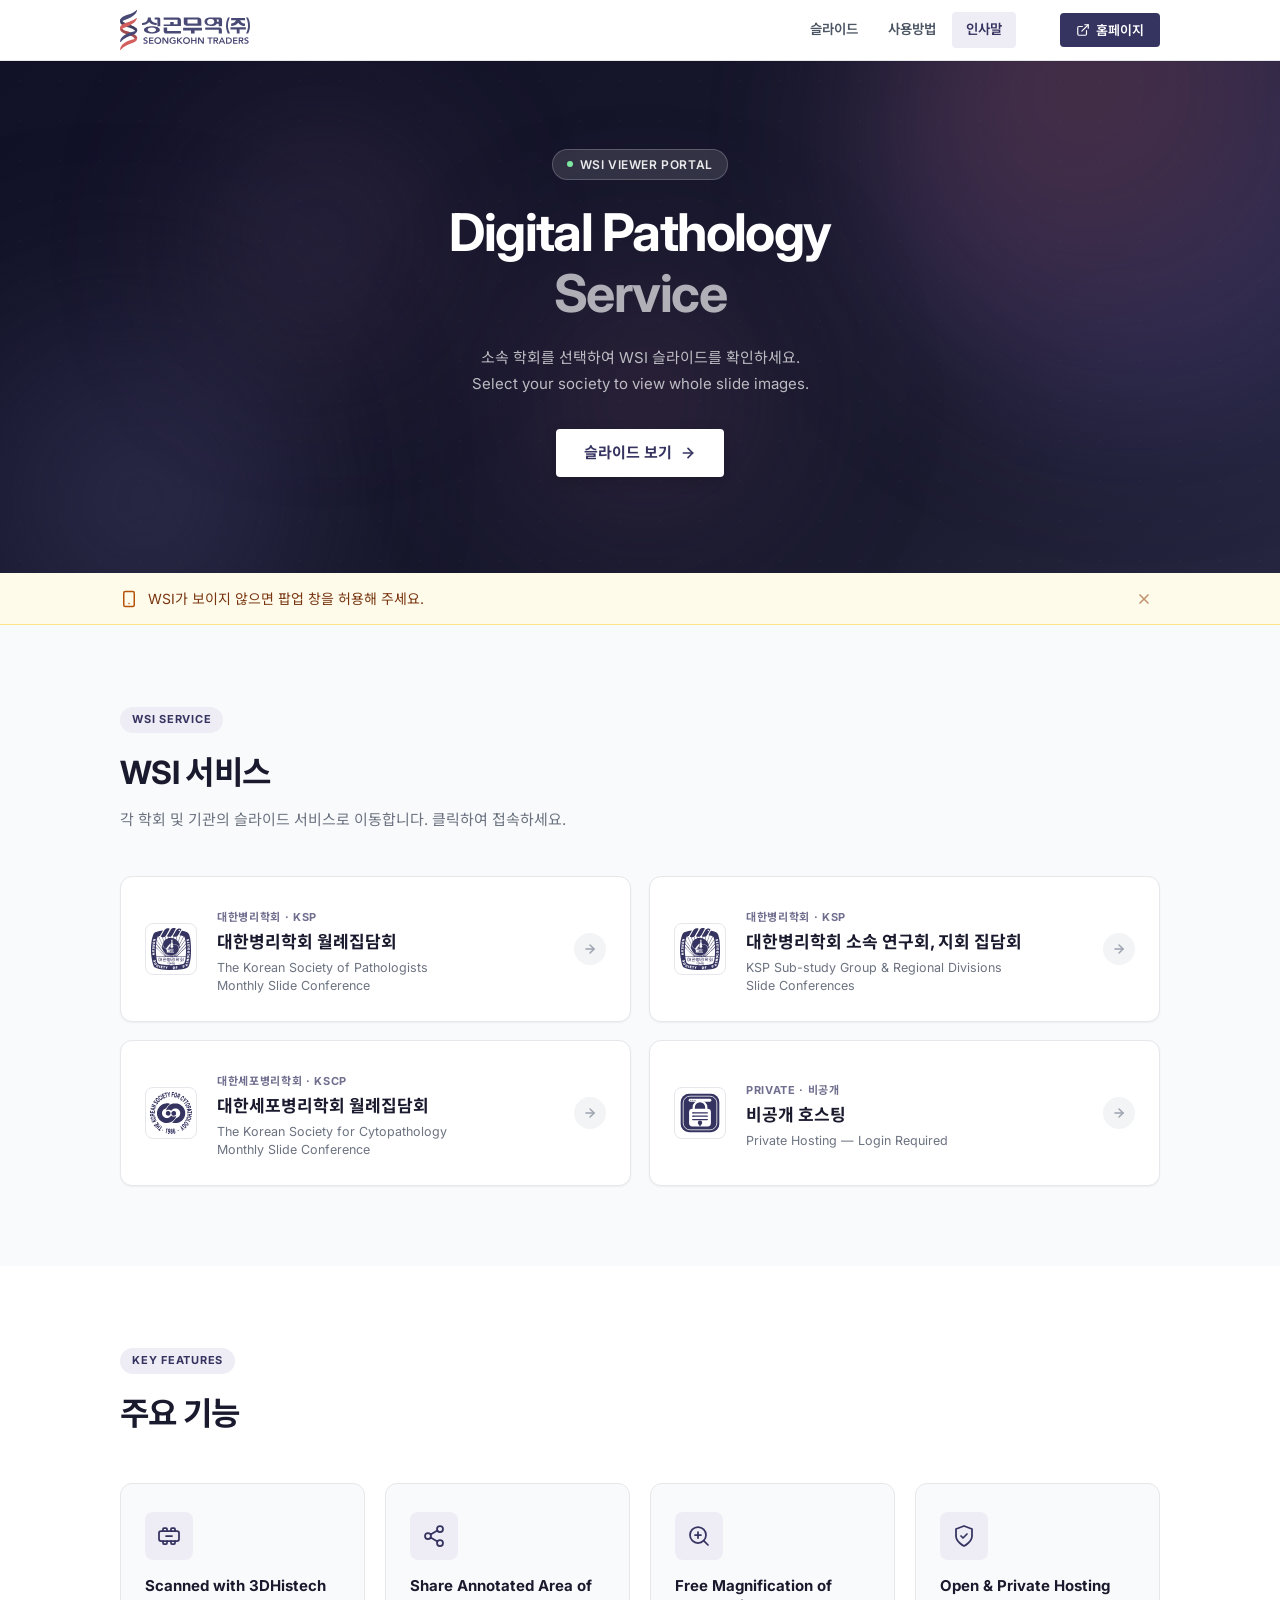
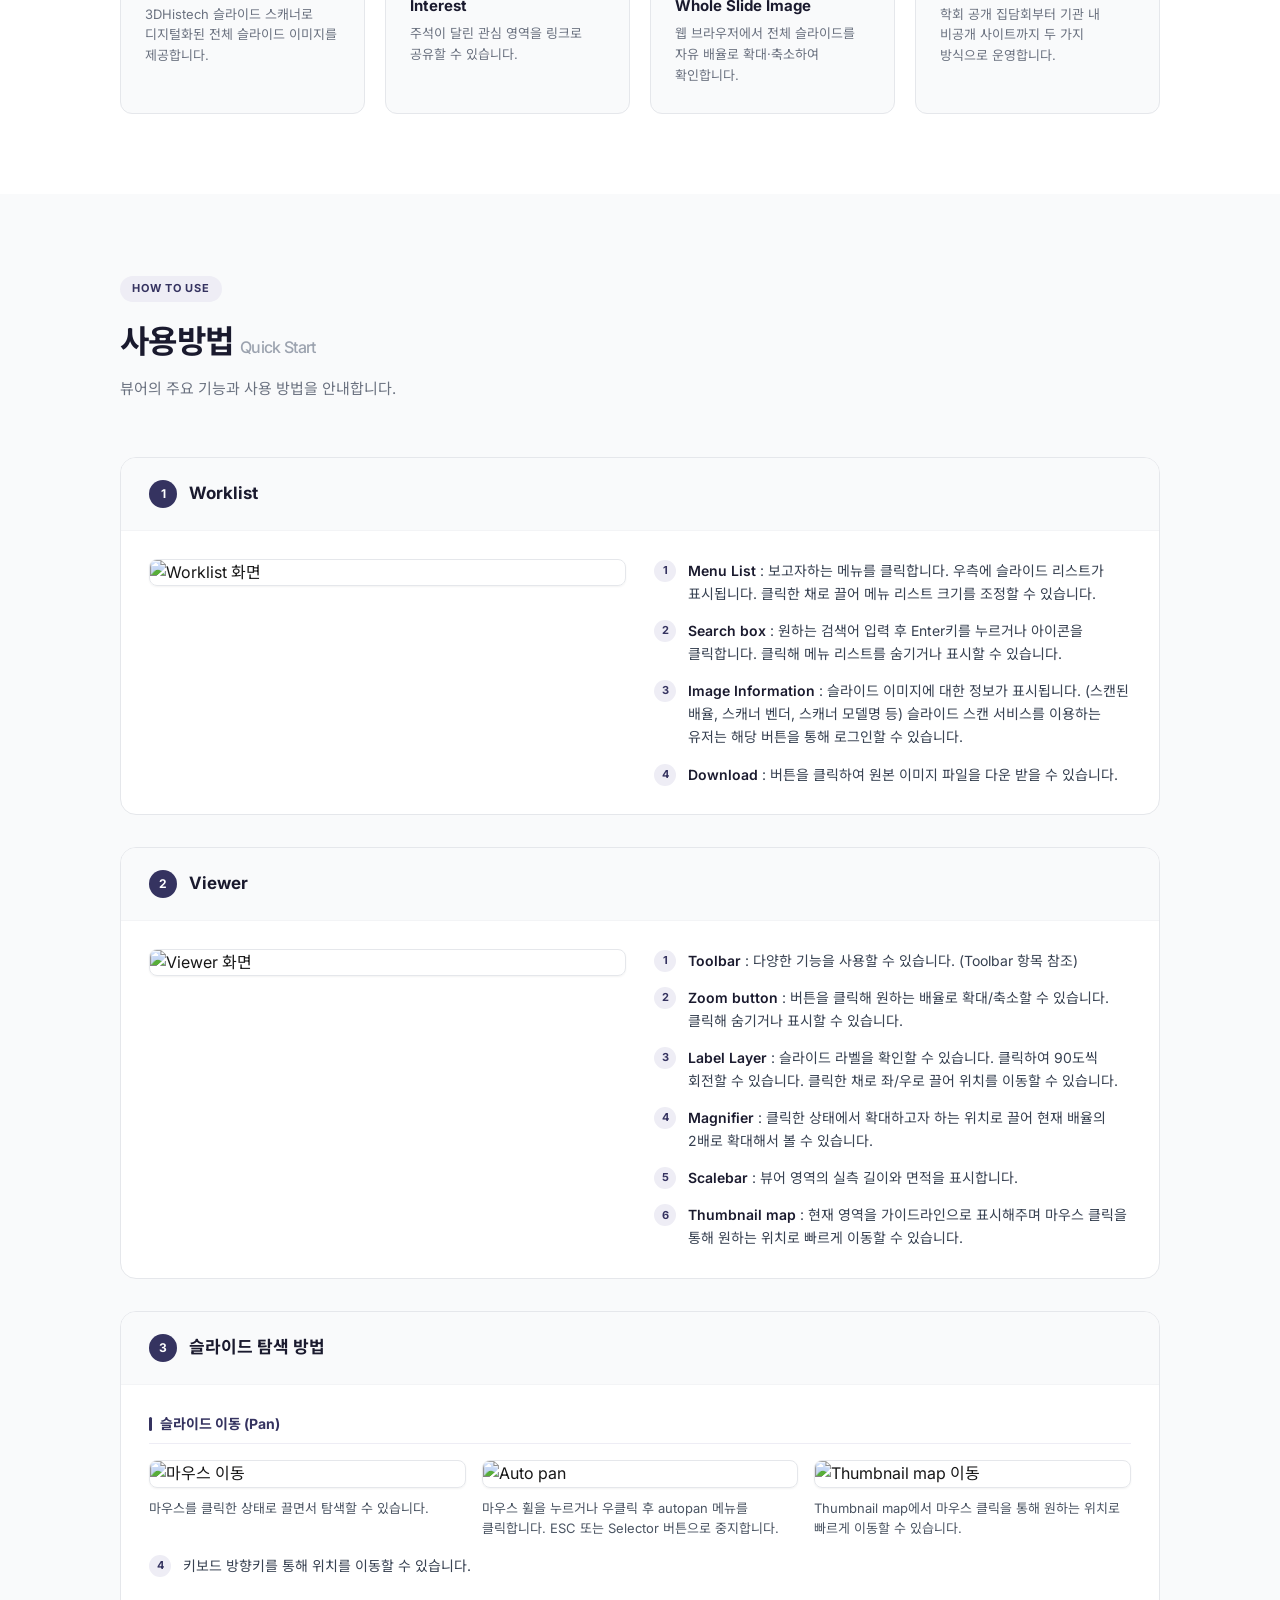
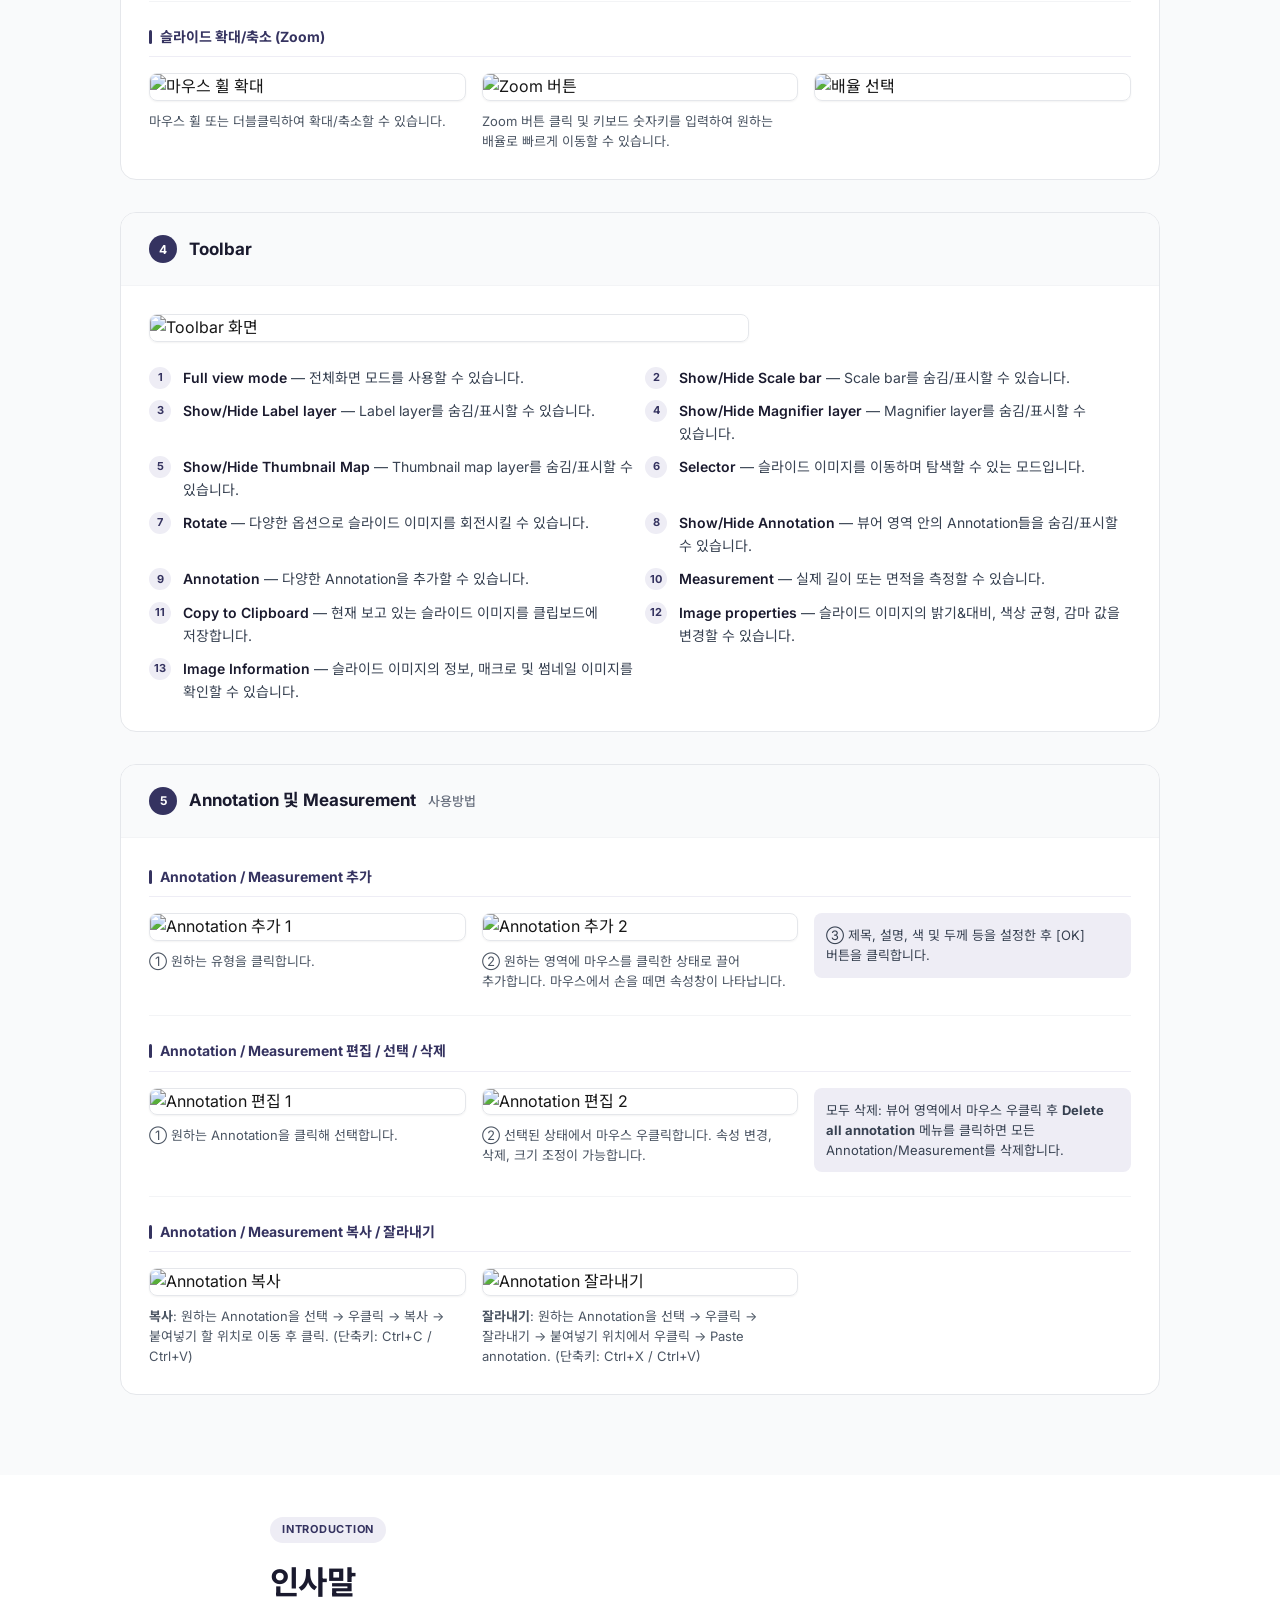
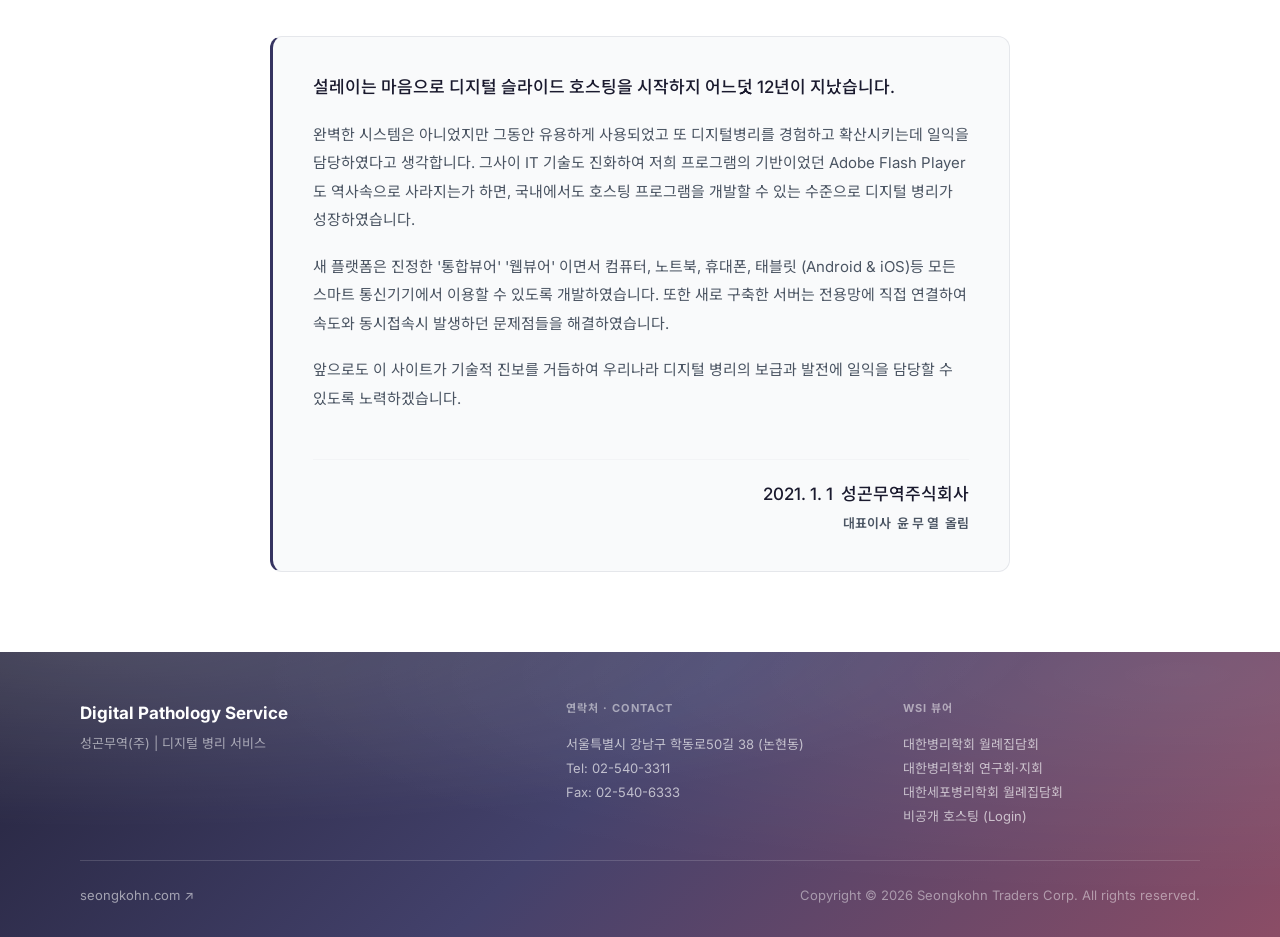
==== index.html @ 31ebe241 "icons" ====
<!DOCTYPE html>
<html lang="ko">
<head>
  <meta charset="UTF-8" />
  <meta name="viewport" content="width=device-width, initial-scale=1.0" />
  <title>성곤무역(주) | 디지털 병리 서비스</title>
  <link rel="icon" href="/favicon.ico" sizes="any" />
  <meta name="description" content="대한병리학회, 대한세포병리학회 및 기관의 디지털 병리 슬라이드 서비스. WSI viewer portal operated by Seongkohn Traders Corp." />

  <!-- Google Fonts: Inter + Noto Sans KR (matches seongkohn-site) -->
  <link rel="preconnect" href="https://fonts.googleapis.com" />
  <link rel="preconnect" href="https://fonts.gstatic.com" crossorigin />
  <link href="https://fonts.googleapis.com/css2?family=Inter:wght@400;500;600;700&family=Noto+Sans+KR:wght@400;500;600;700&display=swap" rel="stylesheet" />

  <link rel="stylesheet" href="css/style.css?v=20260217e" />
</head>
<body>

<!-- =============================================
     HEADER
     ============================================= -->
<header class="site-header">
  <div class="container header-inner">

    <!-- Logo -->
    <a href="/" class="logo" aria-label="Seongkohn Traders Corp. Home">
      <img src="images/sk-logo.svg" alt="Seongkohn Traders Corp." class="logo-img" />
    </a>

    <!-- Desktop Navigation -->
    <nav class="site-nav" aria-label="Main navigation">
      <a href="#services">슬라이드</a>
      <a href="#how-to-use">사용방법</a>
      <a href="#greeting">인사말</a>
    </nav>

    <!-- Actions -->
    <div class="header-actions">
      <a href="https://test.seongkohn.com" target="_blank" rel="noopener noreferrer" class="btn-primary">
        <svg viewBox="0 0 24 24" fill="none" stroke="currentColor" stroke-width="2" stroke-linecap="round" stroke-linejoin="round" aria-hidden="true">
          <path d="M18 13v6a2 2 0 0 1-2 2H5a2 2 0 0 1-2-2V8a2 2 0 0 1 2-2h6"/>
          <polyline points="15 3 21 3 21 9"/>
          <line x1="10" y1="14" x2="21" y2="3"/>
        </svg>
        홈페이지
      </a>
      <button class="menu-toggle" id="menuToggle" aria-label="메뉴 열기" aria-expanded="false">
        <span></span>
        <span></span>
        <span></span>
      </button>
    </div>

  </div>
</header>

<!-- =============================================
     MOBILE DRAWER
     ============================================= -->
<div class="mobile-drawer" id="mobileDrawer" aria-hidden="true">
  <div class="drawer-backdrop"></div>
  <div class="drawer-panel" role="dialog" aria-modal="true" aria-label="Navigation menu">
    <div class="drawer-header">
      <img src="images/sk-logo.svg" alt="Seongkohn Traders Corp." style="height:32px;width:auto;" />
      <button class="drawer-close" id="drawerClose" aria-label="메뉴 닫기">
        <svg viewBox="0 0 24 24" fill="none" stroke="currentColor" stroke-width="2" stroke-linecap="round" stroke-linejoin="round">
          <line x1="18" y1="6" x2="6" y2="18"/>
          <line x1="6" y1="6" x2="18" y2="18"/>
        </svg>
      </button>
    </div>
    <nav class="drawer-nav">
      <a href="#services">슬라이드</a>
      <a href="#how-to-use">사용방법</a>
      <a href="#greeting">인사말</a>
      <a href="https://test.seongkohn.com" target="_blank" rel="noopener noreferrer" class="drawer-login">홈페이지</a>
    </nav>
  </div>
</div>

<!-- =============================================
     HERO
     ============================================= -->
<section class="hero">
  <div class="hero-grid" aria-hidden="true"></div>
  <div class="hero-blob hero-blob-1" aria-hidden="true"></div>
  <div class="hero-blob hero-blob-2" aria-hidden="true"></div>
  <div class="hero-blob hero-blob-3" aria-hidden="true"></div>
  <div class="hero-blob hero-blob-4" aria-hidden="true"></div>

  <div class="container">
    <div class="hero-content">
      <div class="hero-badge">WSI Viewer Portal</div>

      <h1 class="hero-title">
        Digital Pathology<br>
        <span>Service</span>
      </h1>

      <p class="hero-sub">
        소속 학회를 선택하여 WSI 슬라이드를 확인하세요.<br>
        Select your society to view whole slide images.
      </p>

      <a href="#services" class="hero-cta">
        슬라이드 보기
        <svg viewBox="0 0 24 24" fill="none" stroke="currentColor" stroke-width="2.5" stroke-linecap="round" stroke-linejoin="round" aria-hidden="true">
          <line x1="5" y1="12" x2="19" y2="12"/>
          <polyline points="12 5 19 12 12 19"/>
        </svg>
      </a>
    </div>
  </div>
</section>

<!-- =============================================
     MOBILE POPUP NOTICE
     ============================================= -->
<div class="popup-notice" id="popupNotice" role="alert">
  <div class="container popup-notice-inner">
    <svg class="popup-notice-icon" viewBox="0 0 24 24" fill="none" stroke="currentColor" stroke-width="2" stroke-linecap="round" stroke-linejoin="round" aria-hidden="true" width="18" height="18">
      <rect x="5" y="2" width="14" height="20" rx="2" ry="2"/>
      <line x1="12" y1="18" x2="12.01" y2="18"/>
    </svg>
    <p>WSI가 보이지 않으면 팝업 창을 허용해 주세요.</p>
    <button class="popup-notice-close" id="popupNoticeClose" aria-label="알림 닫기">
      <svg viewBox="0 0 24 24" fill="none" stroke="currentColor" stroke-width="2.5" stroke-linecap="round" stroke-linejoin="round" width="16" height="16" aria-hidden="true">
        <line x1="18" y1="6" x2="6" y2="18"/>
        <line x1="6" y1="6" x2="18" y2="18"/>
      </svg>
    </button>
  </div>
</div>

<!-- =============================================
     SERVICES (WSI PLATFORMS)
     ============================================= -->
<section class="services-section" id="services">
  <div class="container">
    <div class="services-header">
      <span class="section-badge">WSI Service</span>
      <h2 class="section-heading">WSI 서비스</h2>
      <p class="section-sub">각 학회 및 기관의 슬라이드 서비스로 이동합니다. 클릭하여 접속하세요.</p>
    </div>

    <div class="services-grid">

      <!-- Card 1: KSP Monthly -->
      <a href="http://o.digitalpathology.co.kr/ExternalInterface/viewsimple?INST=INST_A&FA=FAC_A&ENC=SEIydIF5vYsy9DhugSsrwnEHrhnCa0mVfkDoq14hx5Cr1398fuPnfFA1SzA3kZ3S" class="service-card"
         target="_blank" rel="noopener noreferrer"
         aria-label="대한병리학회 월례집담회 서비스로 이동">
        <div class="service-icon service-icon--logo" aria-hidden="true">
          <img src="images/ksp-logo.svg" alt="" class="service-logo">
        </div>
        <div class="service-body">
          <span class="service-category">대한병리학회 · KSP</span>
          <h3 class="service-title">대한병리학회 월례집담회</h3>
          <p class="service-title-en">The Korean Society of Pathologists<br>Monthly Slide Conference</p>
        </div>
        <div class="service-arrow" aria-hidden="true">
          <svg viewBox="0 0 24 24" fill="none" stroke="currentColor" stroke-width="2.5" stroke-linecap="round" stroke-linejoin="round">
            <line x1="5" y1="12" x2="19" y2="12"/>
            <polyline points="12 5 19 12 12 19"/>
          </svg>
        </div>
      </a>

      <!-- Card 2: KSP Sub-study -->
      <a href="http://o.digitalpathology.co.kr/ExternalInterface/viewsimple?INST=INST_A&FA=FAC_A&ENC=SEIydIF5vYsy9DhugSsrwnEHrhnCa0mVfkDoq14hx5AXIpfLTh1vrmD3zCI7k9Sd" class="service-card"
         target="_blank" rel="noopener noreferrer"
         aria-label="대한병리학회 소속 연구회, 지회 집담회 서비스로 이동">
        <div class="service-icon service-icon--logo" aria-hidden="true">
          <img src="images/ksp-logo.svg" alt="" class="service-logo">
        </div>
        <div class="service-body">
          <span class="service-category">대한병리학회 · KSP</span>
          <h3 class="service-title">대한병리학회 소속 연구회, 지회 집담회</h3>
          <p class="service-title-en">KSP Sub-study Group &amp; Regional Divisions<br>Slide Conferences</p>
        </div>
        <div class="service-arrow" aria-hidden="true">
          <svg viewBox="0 0 24 24" fill="none" stroke="currentColor" stroke-width="2.5" stroke-linecap="round" stroke-linejoin="round">
            <line x1="5" y1="12" x2="19" y2="12"/>
            <polyline points="12 5 19 12 12 19"/>
          </svg>
        </div>
      </a>

      <!-- Card 3: Korean Society for Cytopathology -->
      <a href="http://o.digitalpathology.co.kr/ExternalInterface/viewsimple?INST=INST_A&FA=FAC_A&ENC=SEIydIF5vYsy9DhugSsrwnEHrhnCa0mVfkDoq14hx5Cn6CfnPBCnbHzRiRzm4EQR" class="service-card"
         target="_blank" rel="noopener noreferrer"
         aria-label="대한세포병리학회 월례집담회 서비스로 이동">
        <div class="service-icon service-icon--logo" aria-hidden="true">
          <img src="images/kscp-logo.svg" alt="" class="service-logo">
        </div>
        <div class="service-body">
          <span class="service-category">대한세포병리학회 · KSCP</span>
          <h3 class="service-title">대한세포병리학회 월례집담회</h3>
          <p class="service-title-en">The Korean Society for Cytopathology<br>Monthly Slide Conference</p>
        </div>
        <div class="service-arrow" aria-hidden="true">
          <svg viewBox="0 0 24 24" fill="none" stroke="currentColor" stroke-width="2.5" stroke-linecap="round" stroke-linejoin="round">
            <line x1="5" y1="12" x2="19" y2="12"/>
            <polyline points="12 5 19 12 12 19"/>
          </svg>
        </div>
      </a>

      <!-- Card 4: Private Hosting -->
      <a href="http://d.digitalpathology.co.kr/Login/Index?ReturnUrl=%2f" class="service-card"
         target="_blank" rel="noopener noreferrer"
         aria-label="비공개 호스팅 로그인 페이지로 이동">
        <div class="service-icon service-icon--logo" aria-hidden="true">
          <img src="images/private-hosting-logo.svg" alt="" class="service-logo">
        </div>
        <div class="service-body">
          <span class="service-category">Private · 비공개</span>
          <h3 class="service-title">비공개 호스팅</h3>
          <p class="service-title-en">Private Hosting — Login Required</p>
        </div>
        <div class="service-arrow" aria-hidden="true">
          <svg viewBox="0 0 24 24" fill="none" stroke="currentColor" stroke-width="2.5" stroke-linecap="round" stroke-linejoin="round">
            <line x1="5" y1="12" x2="19" y2="12"/>
            <polyline points="12 5 19 12 12 19"/>
          </svg>
        </div>
      </a>

    </div>
  </div>
</section>

<!-- =============================================
     FEATURES
     ============================================= -->
<section class="features-section" id="features">
  <div class="container">
    <div class="features-header">
      <span class="section-badge">Key Features</span>
      <h2 class="section-heading">주요 기능</h2>
    </div>

    <div class="features-grid">

      <div class="feature-card">
        <div class="feature-icon-wrap" aria-hidden="true">
          <!-- Scanner/chip icon -->
          <svg viewBox="0 0 24 24" fill="none" stroke="currentColor" stroke-width="1.75" stroke-linecap="round" stroke-linejoin="round">
            <rect x="2" y="7" width="20" height="10" rx="2"/>
            <path d="M6 7V5a1 1 0 0 1 1-1h2a1 1 0 0 1 1 1v2"/>
            <path d="M14 7V5a1 1 0 0 1 1-1h2a1 1 0 0 1 1 1v2"/>
            <path d="M6 17v2a1 1 0 0 0 1 1h2a1 1 0 0 0 1-1v-2"/>
            <path d="M14 17v2a1 1 0 0 0 1 1h2a1 1 0 0 0 1-1v-2"/>
            <line x1="9" y1="12" x2="15" y2="12"/>
          </svg>
        </div>
        <h3 class="feature-title">Scanned with 3DHistech</h3>
        <p class="feature-desc">3DHistech 슬라이드 스캐너로 디지털화된 전체 슬라이드 이미지를 제공합니다.</p>
      </div>

      <div class="feature-card">
        <div class="feature-icon-wrap" aria-hidden="true">
          <!-- Share/annotation icon -->
          <svg viewBox="0 0 24 24" fill="none" stroke="currentColor" stroke-width="1.75" stroke-linecap="round" stroke-linejoin="round">
            <circle cx="18" cy="5" r="3"/>
            <circle cx="6" cy="12" r="3"/>
            <circle cx="18" cy="19" r="3"/>
            <line x1="8.59" y1="13.51" x2="15.42" y2="17.49"/>
            <line x1="15.41" y1="6.51" x2="8.59" y2="10.49"/>
          </svg>
        </div>
        <h3 class="feature-title">Share Annotated Area of Interest</h3>
        <p class="feature-desc">주석이 달린 관심 영역을 링크로 공유할 수 있습니다.</p>
      </div>

      <div class="feature-card">
        <div class="feature-icon-wrap" aria-hidden="true">
          <!-- Magnify/zoom icon -->
          <svg viewBox="0 0 24 24" fill="none" stroke="currentColor" stroke-width="1.75" stroke-linecap="round" stroke-linejoin="round">
            <circle cx="11" cy="11" r="8"/>
            <line x1="21" y1="21" x2="16.65" y2="16.65"/>
            <line x1="11" y1="8" x2="11" y2="14"/>
            <line x1="8" y1="11" x2="14" y2="11"/>
          </svg>
        </div>
        <h3 class="feature-title">Free Magnification of Whole Slide Image</h3>
        <p class="feature-desc">웹 브라우저에서 전체 슬라이드를 자유 배율로 확대·축소하여 확인합니다.</p>
      </div>

      <div class="feature-card">
        <div class="feature-icon-wrap" aria-hidden="true">
          <!-- Shield/server icon -->
          <svg viewBox="0 0 24 24" fill="none" stroke="currentColor" stroke-width="1.75" stroke-linecap="round" stroke-linejoin="round">
            <path d="M12 22s8-4 8-10V5l-8-3-8 3v7c0 6 8 10 8 10z"/>
            <polyline points="9 12 11 14 15 10"/>
          </svg>
        </div>
        <h3 class="feature-title">Open &amp; Private Hosting</h3>
        <p class="feature-desc">학회 공개 집담회부터 기관 내 비공개 사이트까지 두 가지 방식으로 운영합니다.</p>
      </div>

    </div>
  </div>
</section>

<!-- =============================================
     HOW TO USE / 사용방법 — FULL MANUAL
     ============================================= -->
<section class="manual-section" id="how-to-use">
  <div class="container">

    <div class="manual-intro">
      <span class="section-badge">How to Use</span>
      <h2 class="section-heading">사용방법 <span style="font-size:1rem;font-weight:500;color:var(--gray-400);">Quick Start</span></h2>
      <p class="section-sub">뷰어의 주요 기능과 사용 방법을 안내합니다.</p>
    </div>

    <!-- 1. Worklist -->
    <div class="manual-block">
      <div class="manual-block-header">
        <div class="manual-block-number">1</div>
        <h3 class="manual-block-title">Worklist</h3>
      </div>
      <div class="manual-block-body">
        <div class="manual-screenshot-layout">
          <img src="https://digitalpathology.co.kr/image/main/sm1.png"
               alt="Worklist 화면" class="manual-screenshot"
               loading="lazy" />
          <div class="manual-features">
            <div class="manual-feature-item">
              <div class="manual-feature-num">1</div>
              <p class="manual-feature-text"><strong>Menu List</strong> : 보고자하는 메뉴를 클릭합니다. 우측에 슬라이드 리스트가 표시됩니다. 클릭한 채로 끌어 메뉴 리스트 크기를 조정할 수 있습니다.</p>
            </div>
            <div class="manual-feature-item">
              <div class="manual-feature-num">2</div>
              <p class="manual-feature-text"><strong>Search box</strong> : 원하는 검색어 입력 후 Enter키를 누르거나 아이콘을 클릭합니다. 클릭해 메뉴 리스트를 숨기거나 표시할 수 있습니다.</p>
            </div>
            <div class="manual-feature-item">
              <div class="manual-feature-num">3</div>
              <p class="manual-feature-text"><strong>Image Information</strong> : 슬라이드 이미지에 대한 정보가 표시됩니다. (스캔된 배율, 스캐너 벤더, 스캐너 모델명 등) 슬라이드 스캔 서비스를 이용하는 유저는 해당 버튼을 통해 로그인할 수 있습니다.</p>
            </div>
            <div class="manual-feature-item">
              <div class="manual-feature-num">4</div>
              <p class="manual-feature-text"><strong>Download</strong> : 버튼을 클릭하여 원본 이미지 파일을 다운 받을 수 있습니다.</p>
            </div>
          </div>
        </div>
      </div>
    </div>

    <!-- 2. Viewer -->
    <div class="manual-block">
      <div class="manual-block-header">
        <div class="manual-block-number">2</div>
        <h3 class="manual-block-title">Viewer</h3>
      </div>
      <div class="manual-block-body">
        <div class="manual-screenshot-layout">
          <img src="https://digitalpathology.co.kr/image/main/sm2.png"
               alt="Viewer 화면" class="manual-screenshot"
               loading="lazy" />
          <div class="manual-features">
            <div class="manual-feature-item">
              <div class="manual-feature-num">1</div>
              <p class="manual-feature-text"><strong>Toolbar</strong> : 다양한 기능을 사용할 수 있습니다. (Toolbar 항목 참조)</p>
            </div>
            <div class="manual-feature-item">
              <div class="manual-feature-num">2</div>
              <p class="manual-feature-text"><strong>Zoom button</strong> : 버튼을 클릭해 원하는 배율로 확대/축소할 수 있습니다. 클릭해 숨기거나 표시할 수 있습니다.</p>
            </div>
            <div class="manual-feature-item">
              <div class="manual-feature-num">3</div>
              <p class="manual-feature-text"><strong>Label Layer</strong> : 슬라이드 라벨을 확인할 수 있습니다. 클릭하여 90도씩 회전할 수 있습니다. 클릭한 채로 좌/우로 끌어 위치를 이동할 수 있습니다.</p>
            </div>
            <div class="manual-feature-item">
              <div class="manual-feature-num">4</div>
              <p class="manual-feature-text"><strong>Magnifier</strong> : 클릭한 상태에서 확대하고자 하는 위치로 끌어 현재 배율의 2배로 확대해서 볼 수 있습니다.</p>
            </div>
            <div class="manual-feature-item">
              <div class="manual-feature-num">5</div>
              <p class="manual-feature-text"><strong>Scalebar</strong> : 뷰어 영역의 실측 길이와 면적을 표시합니다.</p>
            </div>
            <div class="manual-feature-item">
              <div class="manual-feature-num">6</div>
              <p class="manual-feature-text"><strong>Thumbnail map</strong> : 현재 영역을 가이드라인으로 표시해주며 마우스 클릭을 통해 원하는 위치로 빠르게 이동할 수 있습니다.</p>
            </div>
          </div>
        </div>
      </div>
    </div>

    <!-- 3. 슬라이드 탐색 방법 -->
    <div class="manual-block">
      <div class="manual-block-header">
        <div class="manual-block-number">3</div>
        <h3 class="manual-block-title">슬라이드 탐색 방법</h3>
      </div>
      <div class="manual-block-body">

        <div class="manual-sub-block">
          <div class="manual-sub-heading">슬라이드 이동 (Pan)</div>
          <div class="manual-steps-grid">
            <div class="manual-step-item">
              <img src="https://digitalpathology.co.kr/image/main/am1.jpg"
                   alt="마우스 이동" class="manual-step-img" loading="lazy" />
              <p class="manual-step-caption">마우스를 클릭한 상태로 끌면서 탐색할 수 있습니다.</p>
            </div>
            <div class="manual-step-item">
              <img src="https://digitalpathology.co.kr/image/main/am2.jpg"
                   alt="Auto pan" class="manual-step-img" loading="lazy" />
              <p class="manual-step-caption">마우스 휠을 누르거나 우클릭 후 autopan 메뉴를 클릭합니다. ESC 또는 Selector 버튼으로 중지합니다.</p>
            </div>
            <div class="manual-step-item">
              <img src="https://digitalpathology.co.kr/image/main/am3.jpg"
                   alt="Thumbnail map 이동" class="manual-step-img" loading="lazy" />
              <p class="manual-step-caption">Thumbnail map에서 마우스 클릭을 통해 원하는 위치로 빠르게 이동할 수 있습니다.</p>
            </div>
          </div>
          <div class="manual-feature-item" style="margin-top:1rem;">
            <div class="manual-feature-num">4</div>
            <p class="manual-feature-text">키보드 방향키를 통해 위치를 이동할 수 있습니다.</p>
          </div>
        </div>

        <div class="manual-sub-block">
          <div class="manual-sub-heading">슬라이드 확대/축소 (Zoom)</div>
          <div class="manual-steps-grid">
            <div class="manual-step-item">
              <img src="https://digitalpathology.co.kr/image/main/am4.jpg"
                   alt="마우스 휠 확대" class="manual-step-img" loading="lazy" />
              <p class="manual-step-caption">마우스 휠 또는 더블클릭하여 확대/축소할 수 있습니다.</p>
            </div>
            <div class="manual-step-item">
              <img src="https://digitalpathology.co.kr/image/main/am5.jpg"
                   alt="Zoom 버튼" class="manual-step-img" loading="lazy" />
              <p class="manual-step-caption">Zoom 버튼 클릭 및 키보드 숫자키를 입력하여 원하는 배율로 빠르게 이동할 수 있습니다.</p>
            </div>
            <div class="manual-step-item">
              <img src="https://digitalpathology.co.kr/image/main/am6.jpg"
                   alt="배율 선택" class="manual-step-img" loading="lazy" />
            </div>
          </div>
        </div>

      </div>
    </div>

    <!-- 4. Toolbar -->
    <div class="manual-block">
      <div class="manual-block-header">
        <div class="manual-block-number">4</div>
        <h3 class="manual-block-title">Toolbar</h3>
      </div>
      <div class="manual-block-body">
        <img src="https://digitalpathology.co.kr/image/main/sm3.png"
             alt="Toolbar 화면" class="manual-screenshot"
             style="max-width:600px;margin-bottom:1.5rem;" loading="lazy" />
        <div class="manual-toolbar-list">
          <div class="manual-feature-item">
            <div class="manual-feature-num">1</div>
            <p class="manual-feature-text"><strong>Full view mode</strong> — 전체화면 모드를 사용할 수 있습니다.</p>
          </div>
          <div class="manual-feature-item">
            <div class="manual-feature-num">2</div>
            <p class="manual-feature-text"><strong>Show/Hide Scale bar</strong> — Scale bar를 숨김/표시할 수 있습니다.</p>
          </div>
          <div class="manual-feature-item">
            <div class="manual-feature-num">3</div>
            <p class="manual-feature-text"><strong>Show/Hide Label layer</strong> — Label layer를 숨김/표시할 수 있습니다.</p>
          </div>
          <div class="manual-feature-item">
            <div class="manual-feature-num">4</div>
            <p class="manual-feature-text"><strong>Show/Hide Magnifier layer</strong> — Magnifier layer를 숨김/표시할 수 있습니다.</p>
          </div>
          <div class="manual-feature-item">
            <div class="manual-feature-num">5</div>
            <p class="manual-feature-text"><strong>Show/Hide Thumbnail Map</strong> — Thumbnail map layer를 숨김/표시할 수 있습니다.</p>
          </div>
          <div class="manual-feature-item">
            <div class="manual-feature-num">6</div>
            <p class="manual-feature-text"><strong>Selector</strong> — 슬라이드 이미지를 이동하며 탐색할 수 있는 모드입니다.</p>
          </div>
          <div class="manual-feature-item">
            <div class="manual-feature-num">7</div>
            <p class="manual-feature-text"><strong>Rotate</strong> — 다양한 옵션으로 슬라이드 이미지를 회전시킬 수 있습니다.</p>
          </div>
          <div class="manual-feature-item">
            <div class="manual-feature-num">8</div>
            <p class="manual-feature-text"><strong>Show/Hide Annotation</strong> — 뷰어 영역 안의 Annotation들을 숨김/표시할 수 있습니다.</p>
          </div>
          <div class="manual-feature-item">
            <div class="manual-feature-num">9</div>
            <p class="manual-feature-text"><strong>Annotation</strong> — 다양한 Annotation을 추가할 수 있습니다.</p>
          </div>
          <div class="manual-feature-item">
            <div class="manual-feature-num">10</div>
            <p class="manual-feature-text"><strong>Measurement</strong> — 실제 길이 또는 면적을 측정할 수 있습니다.</p>
          </div>
          <div class="manual-feature-item">
            <div class="manual-feature-num">11</div>
            <p class="manual-feature-text"><strong>Copy to Clipboard</strong> — 현재 보고 있는 슬라이드 이미지를 클립보드에 저장합니다.</p>
          </div>
          <div class="manual-feature-item">
            <div class="manual-feature-num">12</div>
            <p class="manual-feature-text"><strong>Image properties</strong> — 슬라이드 이미지의 밝기&amp;대비, 색상 균형, 감마 값을 변경할 수 있습니다.</p>
          </div>
          <div class="manual-feature-item">
            <div class="manual-feature-num">13</div>
            <p class="manual-feature-text"><strong>Image Information</strong> — 슬라이드 이미지의 정보, 매크로 및 썸네일 이미지를 확인할 수 있습니다.</p>
          </div>
        </div>
      </div>
    </div>

    <!-- 5. Annotation & Measurement -->
    <div class="manual-block">
      <div class="manual-block-header">
        <div class="manual-block-number">5</div>
        <h3 class="manual-block-title">Annotation 및 Measurement <span>사용방법</span></h3>
      </div>
      <div class="manual-block-body">

        <!-- 추가 -->
        <div class="manual-sub-block">
          <div class="manual-sub-heading">Annotation / Measurement 추가</div>
          <div class="manual-steps-grid">
            <div class="manual-step-item">
              <img src="https://digitalpathology.co.kr/image/main/as1.jpg"
                   alt="Annotation 추가 1" class="manual-step-img" loading="lazy" />
              <p class="manual-step-caption">① 원하는 유형을 클릭합니다.</p>
            </div>
            <div class="manual-step-item">
              <img src="https://digitalpathology.co.kr/image/main/as2.jpg"
                   alt="Annotation 추가 2" class="manual-step-img" loading="lazy" />
              <p class="manual-step-caption">② 원하는 영역에 마우스를 클릭한 상태로 끌어 추가합니다. 마우스에서 손을 떼면 속성창이 나타납니다.</p>
            </div>
            <div class="manual-step-item" style="display:flex;flex-direction:column;justify-content:flex-start;gap:0.75rem;">
              <p class="manual-step-caption" style="background:var(--brand-pale);padding:0.75rem;border-radius:var(--r-md);font-size:0.8125rem;color:var(--gray-700);">③ 제목, 설명, 색 및 두께 등을 설정한 후 [OK] 버튼을 클릭합니다.</p>
            </div>
          </div>
        </div>

        <!-- 편집/선택/삭제 -->
        <div class="manual-sub-block">
          <div class="manual-sub-heading">Annotation / Measurement 편집 / 선택 / 삭제</div>
          <div class="manual-steps-grid">
            <div class="manual-step-item">
              <img src="https://digitalpathology.co.kr/image/main/as3.jpg"
                   alt="Annotation 편집 1" class="manual-step-img" loading="lazy" />
              <p class="manual-step-caption">① 원하는 Annotation을 클릭해 선택합니다.</p>
            </div>
            <div class="manual-step-item">
              <img src="https://digitalpathology.co.kr/image/main/as4.jpg"
                   alt="Annotation 편집 2" class="manual-step-img" loading="lazy" />
              <p class="manual-step-caption">② 선택된 상태에서 마우스 우클릭합니다. 속성 변경, 삭제, 크기 조정이 가능합니다.</p>
            </div>
            <div class="manual-step-item" style="display:flex;flex-direction:column;justify-content:flex-start;gap:0.5rem;">
              <p class="manual-step-caption" style="background:var(--brand-pale);padding:0.75rem;border-radius:var(--r-md);font-size:0.8125rem;color:var(--gray-700);">모두 삭제: 뷰어 영역에서 마우스 우클릭 후 <strong>Delete all annotation</strong> 메뉴를 클릭하면 모든 Annotation/Measurement를 삭제합니다.</p>
            </div>
          </div>
        </div>

        <!-- 복사/잘라내기 -->
        <div class="manual-sub-block">
          <div class="manual-sub-heading">Annotation / Measurement 복사 / 잘라내기</div>
          <div class="manual-steps-grid">
            <div class="manual-step-item">
              <img src="https://digitalpathology.co.kr/image/main/as5.jpg"
                   alt="Annotation 복사" class="manual-step-img" loading="lazy" />
              <p class="manual-step-caption"><strong>복사</strong>: 원하는 Annotation을 선택 → 우클릭 → 복사 → 붙여넣기 할 위치로 이동 후 클릭. (단축키: Ctrl+C / Ctrl+V)</p>
            </div>
            <div class="manual-step-item">
              <img src="https://digitalpathology.co.kr/image/main/as6.jpg"
                   alt="Annotation 잘라내기" class="manual-step-img" loading="lazy" />
              <p class="manual-step-caption"><strong>잘라내기</strong>: 원하는 Annotation을 선택 → 우클릭 → 잘라내기 → 붙여넣기 위치에서 우클릭 → Paste annotation. (단축키: Ctrl+X / Ctrl+V)</p>
            </div>
          </div>
        </div>

      </div>
    </div>

  </div>
</section>

<!-- =============================================
     GREETING / 인사말
     ============================================= -->
<section class="greeting-section" id="greeting">
  <div class="container">
    <div class="greeting-inner">
      <span class="section-badge">Introduction</span>
      <h2 class="section-heading">인사말</h2>
      <div class="greeting-card">
        <div class="greeting-paragraphs">
          <p>설레이는 마음으로 디지털 슬라이드 호스팅을 시작하지 어느덧 12년이 지났습니다.</p>
          <p>완벽한 시스템은 아니었지만 그동안 유용하게 사용되었고 또 디지털병리를 경험하고 확산시키는데 일익을 담당하였다고 생각합니다. 그사이 IT 기술도 진화하여 저희 프로그램의 기반이었던 Adobe Flash Player 도 역사속으로 사라지는가 하면, 국내에서도 호스팅 프로그램을 개발할 수 있는 수준으로 디지털 병리가 성장하였습니다.</p>
          <p>새 플랫폼은 진정한 '통합뷰어' '웹뷰어' 이면서 컴퓨터, 노트북, 휴대폰, 태블릿 (Android &amp; iOS)등 모든 스마트 통신기기에서 이용할 수 있도록 개발하였습니다. 또한 새로 구축한 서버는 전용망에 직접 연결하여 속도와 동시접속시 발생하던 문제점들을 해결하였습니다.</p>
          <p>앞으로도 이 사이트가 기술적 진보를 거듭하여 우리나라 디지털 병리의 보급과 발전에 일익을 담당할 수 있도록 노력하겠습니다.</p>
          <div class="greeting-sign">
            <p>2021. 1. 1&nbsp;&nbsp;성곤무역주식회사</p>
            <p>대표이사&nbsp;&nbsp;윤 무 열&nbsp;&nbsp;올림</p>
          </div>
        </div>
      </div>
    </div>
  </div>
</section>

<!-- =============================================
     FOOTER
     ============================================= -->
<footer class="site-footer">
  <div class="container footer-inner">
    <div class="footer-grid">

      <!-- Brand -->
      <div class="footer-brand">
        <div class="footer-brand-name">Digital Pathology Service</div>
        <div class="footer-brand-sub">
          성곤무역(주) | 디지털 병리 서비스
        </div>
      </div>

      <!-- Contact -->
      <div>
        <div class="footer-col-label">연락처 · Contact</div>
        <div class="footer-col-body">
          <div>서울특별시 강남구 학동로50길 38 (논현동)</div>
          <div>Tel: 02-540-3311</div>
          <div>Fax: 02-540-6333</div>
        </div>
      </div>

      <!-- Services Links -->
      <div>
        <div class="footer-col-label">WSI 뷰어</div>
        <div class="footer-col-body">
          <a href="http://o.digitalpathology.co.kr/ExternalInterface/viewsimple?INST=INST_A&FA=FAC_A&ENC=SEIydIF5vYsy9DhugSsrwnEHrhnCa0mVfkDoq14hx5Cr1398fuPnfFA1SzA3kZ3S" target="_blank" rel="noopener noreferrer" style="display:block;">대한병리학회 월례집담회</a>
          <a href="http://o.digitalpathology.co.kr/ExternalInterface/viewsimple?INST=INST_A&FA=FAC_A&ENC=SEIydIF5vYsy9DhugSsrwnEHrhnCa0mVfkDoq14hx5AXIpfLTh1vrmD3zCI7k9Sd" target="_blank" rel="noopener noreferrer" style="display:block;">대한병리학회 연구회·지회</a>
          <a href="http://o.digitalpathology.co.kr/ExternalInterface/viewsimple?INST=INST_A&FA=FAC_A&ENC=SEIydIF5vYsy9DhugSsrwnEHrhnCa0mVfkDoq14hx5Cn6CfnPBCnbHzRiRzm4EQR" target="_blank" rel="noopener noreferrer" style="display:block;">대한세포병리학회 월례집담회</a>
          <a href="http://d.digitalpathology.co.kr/Login/Index?ReturnUrl=%2f" target="_blank" rel="noopener noreferrer" style="display:block;">비공개 호스팅 (Login)</a>
        </div>
      </div>

    </div>

    <hr class="footer-divider" />

    <div class="footer-bottom" style="display:flex;justify-content:space-between;align-items:center;">
      <a href="https://seongkohn.com" target="_blank" rel="noopener noreferrer"
         style="color:rgba(255,255,255,0.55);transition:color .15s;"
         onmouseover="this.style.color='#fff'" onmouseout="this.style.color='rgba(255,255,255,0.55)'">
        seongkohn.com ↗
      </a>
      <p style="margin:0;">Copyright &copy; 2026 Seongkohn Traders Corp. All rights reserved.</p>
    </div>
  </div>
</footer>

<!-- Scroll to top -->
<button class="scroll-top" id="scrollTop" aria-label="페이지 맨 위로 이동">
  <svg viewBox="0 0 24 24" fill="none" stroke="currentColor" stroke-width="2.5" stroke-linecap="round" stroke-linejoin="round" aria-hidden="true">
    <polyline points="18 15 12 9 6 15"/>
  </svg>
</button>

<script src="js/main.js"></script>
</body>
</html>
---- css/style.css ----
/* =============================================
   DIGITAL PATHOLOGY SERVICE — STYLESHEET
   Visual style: Seongkohn Traders Corp.
   ============================================= */

/* ---- Custom Properties ---- */
:root {
  --brand-purple: #353360;
  --brand-navy: #1A1A2E;
  --brand-pale: #EEEDF5;
  --bg: #ffffff;
  --fg: #171717;
  --gray-50: #f9fafb;
  --gray-100: #f3f4f6;
  --gray-200: #e5e7eb;
  --gray-300: #d1d5db;
  --gray-400: #9ca3af;
  --gray-500: #6b7280;
  --gray-600: #4b5563;
  --gray-700: #374151;
  --gray-800: #1f2937;
  --shadow-sm: 0 1px 2px 0 rgba(0,0,0,.05);
  --shadow-md: 0 4px 6px -1px rgba(0,0,0,.10), 0 2px 4px -1px rgba(0,0,0,.06);
  --shadow-lg: 0 10px 15px -3px rgba(0,0,0,.10), 0 4px 6px -2px rgba(0,0,0,.05);
  --r-sm: 4px;
  --r-md: 8px;
  --r-lg: 12px;
  --r-xl: 16px;
  --r-full: 9999px;
}

/* ---- Reset ---- */
*, *::before, *::after { box-sizing: border-box; margin: 0; padding: 0; }
html { scroll-behavior: smooth; }
body {
  font-family: 'Inter', 'Noto Sans KR', -apple-system, BlinkMacSystemFont, sans-serif;
  font-size: 16px;
  line-height: 1.6;
  background: var(--bg);
  color: var(--fg);
  -webkit-font-smoothing: antialiased;
  word-break: keep-all;
}
a { text-decoration: none; color: inherit; }
button { cursor: pointer; border: none; background: none; font: inherit; }
img, svg { display: block; }

/* ---- Layout ---- */
.container {
  max-width: 1120px;
  margin: 0 auto;
  padding: 0 1.5rem;
}
@media (min-width: 640px) { .container { padding: 0 2rem; } }
@media (min-width: 1024px) { .container { padding: 0 2.5rem; } }

/* =============================================
   HEADER
   ============================================= */
.site-header {
  position: sticky;
  top: 0;
  z-index: 200;
  background: #fff;
  border-bottom: 1px solid var(--gray-200);
  box-shadow: var(--shadow-sm);
}
.header-inner {
  display: flex;
  align-items: center;
  height: 60px;
  gap: 1.5rem;
}

/* Logo */
.logo {
  display: flex;
  align-items: center;
  flex-shrink: 0;
}
.logo-img {
  height: 40px;
  width: auto;
  display: block;
}

/* Desktop Nav */
.site-nav {
  display: none;
  align-items: center;
  gap: 0.125rem;
  margin-left: auto;
}
@media (min-width: 768px) { .site-nav { display: flex; } }

.site-nav a {
  display: block;
  padding: 0.4375rem 0.875rem;
  font-size: 0.84375rem;
  font-weight: 600;
  color: var(--gray-600);
  border-radius: var(--r-sm);
  transition: background 0.15s, color 0.15s;
}
.site-nav a:hover {
  background: var(--brand-pale);
  color: var(--brand-purple);
}

/* Header actions */
.header-actions {
  display: flex;
  align-items: center;
  gap: 0.75rem;
  margin-left: auto;
}
@media (min-width: 768px) { .header-actions { margin-left: 1.25rem; } }

/* Primary button */
.btn-primary {
  display: inline-flex;
  align-items: center;
  gap: 0.375rem;
  padding: 0.4375rem 1rem;
  background: var(--brand-purple);
  color: #fff;
  font-size: 0.8125rem;
  font-weight: 600;
  border-radius: var(--r-sm);
  transition: opacity 0.15s, transform 0.15s;
  white-space: nowrap;
}
.btn-primary:hover { opacity: 0.88; }
.btn-primary svg { width: 14px; height: 14px; }

/* Hamburger */
.menu-toggle {
  display: flex;
  flex-direction: column;
  justify-content: center;
  gap: 5px;
  width: 36px;
  height: 36px;
  padding: 6px;
  border-radius: var(--r-sm);
  transition: background 0.15s;
}
@media (min-width: 768px) { .menu-toggle { display: none; } }
.menu-toggle:hover { background: var(--gray-100); }
.menu-toggle span {
  display: block;
  width: 100%;
  height: 2px;
  background: var(--gray-700);
  border-radius: 2px;
  transition: transform 0.25s, opacity 0.25s;
  transform-origin: center;
}
.menu-toggle.is-open span:nth-child(1) { transform: translateY(7px) rotate(45deg); }
.menu-toggle.is-open span:nth-child(2) { opacity: 0; }
.menu-toggle.is-open span:nth-child(3) { transform: translateY(-7px) rotate(-45deg); }

/* =============================================
   MOBILE MENU DRAWER
   ============================================= */
.mobile-drawer {
  position: fixed;
  inset: 0;
  z-index: 300;
  visibility: hidden;
}
.mobile-drawer.is-open { visibility: visible; }

.drawer-backdrop {
  position: absolute;
  inset: 0;
  background: rgba(0,0,0,0.4);
  opacity: 0;
  transition: opacity 0.25s;
}
.mobile-drawer.is-open .drawer-backdrop { opacity: 1; }

.drawer-panel {
  position: absolute;
  right: 0;
  top: 0;
  bottom: 0;
  width: min(280px, 85vw);
  background: #fff;
  transform: translateX(100%);
  transition: transform 0.3s cubic-bezier(0.4, 0, 0.2, 1);
  display: flex;
  flex-direction: column;
  overflow-y: auto;
}
.mobile-drawer.is-open .drawer-panel { transform: translateX(0); }

.drawer-header {
  display: flex;
  align-items: center;
  justify-content: space-between;
  padding: 1rem 1.25rem;
  border-bottom: 1px solid var(--gray-200);
}
.drawer-logo {
  font-size: 0.9375rem;
  font-weight: 700;
  color: var(--brand-navy);
}
.drawer-close {
  display: flex;
  align-items: center;
  justify-content: center;
  width: 32px;
  height: 32px;
  border-radius: var(--r-sm);
  color: var(--gray-500);
  transition: background 0.15s;
}
.drawer-close:hover { background: var(--gray-100); }
.drawer-close svg { width: 18px; height: 18px; }

.drawer-nav {
  flex: 1;
  padding: 0.75rem 0.75rem;
  display: flex;
  flex-direction: column;
  gap: 0.25rem;
}
.drawer-nav a {
  display: block;
  padding: 0.6875rem 1rem;
  font-size: 0.9375rem;
  font-weight: 600;
  color: var(--gray-700);
  border-radius: var(--r-md);
  transition: background 0.15s, color 0.15s;
}
.drawer-nav a:hover {
  background: var(--brand-pale);
  color: var(--brand-purple);
}
.drawer-nav .drawer-login {
  margin-top: 0.5rem;
  background: var(--brand-purple);
  color: #fff;
  text-align: center;
}
.drawer-nav .drawer-login:hover { opacity: 0.88; background: var(--brand-purple); color: #fff; }

/* =============================================
   HERO
   ============================================= */
.hero {
  position: relative;
  overflow: hidden;
  background: linear-gradient(
    135deg,
    #111127 0%,
    #1A1A2E 18%,
    #43416b 42%,
    #8b4d66 62%,
    #353360 80%,
    #25243d 100%
  );
  background-size: 400% 400%;
  animation: hero-bg-shift 22s ease-in-out infinite;
  padding: 5.5rem 0 6rem;
}

@keyframes hero-bg-shift {
  0%   { background-position: 0% 30%; }
  25%  { background-position: 70% 0%; }
  50%  { background-position: 100% 70%; }
  75%  { background-position: 30% 100%; }
  100% { background-position: 0% 30%; }
}

.hero-grid {
  position: absolute;
  inset: 0;
  background-image: radial-gradient(circle, rgba(255,255,255,0.55) 1px, transparent 1px);
  background-size: 40px 40px;
  opacity: 0.04;
  pointer-events: none;
  animation: grid-drift 25s linear infinite;
}

@keyframes grid-drift {
  from { background-position: 0 0; }
  to   { background-position: 40px 40px; }
}

/* Mesh gradient blobs */
.hero-blob {
  position: absolute;
  border-radius: 50%;
  filter: blur(72px);
  pointer-events: none;
  will-change: transform;
}
.hero-blob-1 {
  width: 560px; height: 560px;
  top: -200px; right: -140px;
  background: radial-gradient(circle at 40% 40%, rgba(139, 77, 102, 0.45), rgba(99, 93, 200, 0.2) 70%);
  animation: blob-drift-1 23s ease-in-out infinite;
}
.hero-blob-2 {
  width: 420px; height: 420px;
  bottom: -120px; left: -100px;
  background: radial-gradient(circle at 60% 55%, rgba(67, 65, 107, 0.55), rgba(37, 36, 61, 0.3) 70%);
  animation: blob-drift-2 27s ease-in-out infinite;
}
.hero-blob-3 {
  width: 320px; height: 320px;
  top: 35%; left: 38%;
  background: radial-gradient(circle at 50% 50%, rgba(139, 77, 102, 0.25), rgba(53, 51, 96, 0.15) 70%);
  animation: blob-drift-3 31s ease-in-out infinite;
}
.hero-blob-4 {
  width: 260px; height: 260px;
  top: 10%; left: 15%;
  background: radial-gradient(circle at 45% 45%, rgba(67, 65, 107, 0.4), rgba(139, 77, 102, 0.15) 70%);
  animation: blob-drift-4 19s ease-in-out infinite;
}

@keyframes blob-drift-1 {
  0%, 100% { transform: translate(0, 0) scale(1); }
  20%       { transform: translate(-50px, 22px) scale(1.08); }
  45%       { transform: translate(-18px, 58px) scale(0.95); }
  70%       { transform: translate(38px, -28px) scale(1.05); }
}
@keyframes blob-drift-2 {
  0%, 100% { transform: translate(0, 0) scale(1); }
  25%       { transform: translate(44px, -32px) scale(1.12); }
  55%       { transform: translate(12px, 44px) scale(0.9); }
  80%       { transform: translate(-38px, 12px) scale(1.06); }
}
@keyframes blob-drift-3 {
  0%, 100% { transform: translate(0, 0) scale(1); }
  30%       { transform: translate(-42px, -22px) scale(1.11); }
  60%       { transform: translate(32px, 34px) scale(0.94); }
}
@keyframes blob-drift-4 {
  0%, 100% { transform: translate(0, 0) scale(1); }
  35%       { transform: translate(28px, 42px) scale(1.07); }
  70%       { transform: translate(-22px, -38px) scale(0.91); }
}

/* Hero content entrance animations */
.hero-badge {
  animation: hero-fade-up 0.65s cubic-bezier(0.22, 1, 0.36, 1) both;
  animation-delay: 0.05s;
}
.hero-title {
  animation: hero-fade-up 0.65s cubic-bezier(0.22, 1, 0.36, 1) both;
  animation-delay: 0.18s;
}
.hero-sub {
  animation: hero-fade-up 0.65s cubic-bezier(0.22, 1, 0.36, 1) both;
  animation-delay: 0.3s;
}
.hero-cta {
  animation: hero-fade-up 0.65s cubic-bezier(0.22, 1, 0.36, 1) both;
  animation-delay: 0.42s;
}

@keyframes hero-fade-up {
  from {
    opacity: 0;
    transform: translateY(20px);
  }
  to {
    opacity: 1;
    transform: translateY(0);
  }
}

.hero-content {
  position: relative;
  z-index: 1;
  text-align: center;
  color: #fff;
  max-width: 700px;
  margin: 0 auto;
}

.hero-badge {
  display: inline-flex;
  align-items: center;
  gap: 0.4rem;
  padding: 0.3rem 0.875rem;
  background: rgba(255,255,255,0.12);
  border: 1px solid rgba(255,255,255,0.2);
  border-radius: var(--r-full);
  font-size: 0.75rem;
  font-weight: 600;
  letter-spacing: 0.05em;
  text-transform: uppercase;
  margin-bottom: 1.375rem;
  color: rgba(255,255,255,0.9);
}
.hero-badge::before {
  content: '';
  width: 6px;
  height: 6px;
  border-radius: 50%;
  background: #7EE8A2;
  animation: pulse 2s cubic-bezier(0.4,0,0.6,1) infinite;
}
@keyframes pulse {
  0%, 100% { opacity: 1; }
  50% { opacity: 0.4; }
}

.hero-title {
  font-size: clamp(2rem, 5vw, 3.25rem);
  font-weight: 700;
  line-height: 1.18;
  letter-spacing: -0.03em;
  margin-bottom: 1.25rem;
}
.hero-title span { color: rgba(255,255,255,0.65); }

.hero-sub {
  font-size: 0.9375rem;
  line-height: 1.75;
  color: rgba(255,255,255,0.70);
  margin-bottom: 2rem;
}

.hero-cta {
  display: inline-flex;
  align-items: center;
  gap: 0.5rem;
  padding: 0.75rem 1.75rem;
  background: #fff;
  color: var(--brand-purple);
  font-size: 0.9375rem;
  font-weight: 700;
  border-radius: var(--r-sm);
  transition: opacity 0.15s, transform 0.2s;
  box-shadow: 0 4px 14px rgba(0,0,0,0.15);
}
.hero-cta:hover { opacity: 0.92; transform: translateY(-1px); }
.hero-cta svg { width: 16px; height: 16px; }

/* =============================================
   SECTION COMMONS
   ============================================= */
.section-badge {
  display: inline-block;
  padding: 0.25rem 0.75rem;
  background: var(--brand-pale);
  color: var(--brand-purple);
  font-size: 0.6875rem;
  font-weight: 700;
  letter-spacing: 0.07em;
  text-transform: uppercase;
  border-radius: var(--r-full);
  margin-bottom: 0.875rem;
}

.section-heading {
  font-size: clamp(1.5rem, 3vw, 2rem);
  font-weight: 700;
  color: var(--brand-navy);
  letter-spacing: -0.02em;
  margin-bottom: 0.6rem;
}

.section-sub {
  font-size: 0.9375rem;
  color: var(--gray-500);
  line-height: 1.6;
}

/* =============================================
   SERVICES SECTION
   ============================================= */
.services-section {
  padding: 5rem 0;
  background: var(--gray-50);
}

.services-header {
  margin-bottom: 2.75rem;
}

.services-grid {
  display: grid;
  grid-template-columns: 1fr;
  gap: 1.125rem;
}
@media (min-width: 640px) { .services-grid { grid-template-columns: repeat(2, 1fr); } }

/* Service Card */
.service-card {
  display: flex;
  align-items: center;
  gap: 1.25rem;
  padding: 1.625rem 1.5rem;
  background: #fff;
  border-radius: var(--r-lg);
  border: 1px solid var(--gray-200);
  box-shadow: var(--shadow-sm);
  transition: box-shadow 0.2s, border-color 0.2s, transform 0.2s;
  position: relative;
  overflow: hidden;
  cursor: pointer;
}
.service-card::before {
  content: '';
  position: absolute;
  left: 0;
  top: 0;
  bottom: 0;
  width: 3px;
  background: var(--brand-purple);
  opacity: 0;
  transition: opacity 0.2s;
}
.service-card:hover {
  box-shadow: var(--shadow-md);
  border-color: var(--brand-purple);
  transform: translateY(-2px);
}
.service-card:hover::before { opacity: 1; }

.service-icon {
  flex-shrink: 0;
  width: 52px;
  height: 52px;
  border-radius: var(--r-md);
  background: var(--brand-pale);
  display: flex;
  align-items: center;
  justify-content: center;
  color: var(--brand-purple);
  transition: background 0.2s;
}
.service-card:hover .service-icon {
  background: var(--brand-purple);
  color: #fff;
}
.service-icon svg { width: 26px; height: 26px; }

.service-icon--logo {
  background: #fff;
  border: 1px solid var(--gray-200);
  padding: 4px;
}
.service-card:hover .service-icon--logo {
  background: #fff;
  color: inherit;
}
.service-logo {
  display: block;
  width: 100%;
  height: 100%;
  object-fit: contain;
}

.service-body { flex: 1; min-width: 0; }

.service-category {
  display: inline-block;
  font-size: 0.6875rem;
  font-weight: 700;
  letter-spacing: 0.06em;
  text-transform: uppercase;
  color: var(--brand-purple);
  margin-bottom: 0.3rem;
  opacity: 0.7;
}

.service-title {
  font-size: 1.0625rem;
  font-weight: 700;
  color: var(--brand-navy);
  line-height: 1.35;
  margin-bottom: 0.3rem;
}

.service-title-en {
  font-size: 0.78125rem;
  color: var(--gray-500);
  line-height: 1.45;
}

.service-arrow {
  flex-shrink: 0;
  width: 32px;
  height: 32px;
  display: flex;
  align-items: center;
  justify-content: center;
  border-radius: 50%;
  background: var(--gray-100);
  color: var(--gray-400);
  transition: background 0.2s, color 0.2s, transform 0.2s;
}
.service-card:hover .service-arrow {
  background: var(--brand-purple);
  color: #fff;
  transform: translateX(3px);
}
.service-arrow svg { width: 14px; height: 14px; }

/* =============================================
   POPUP NOTICE BANNER
   ============================================= */
.popup-notice {
  background: #fffbeb;
  border-bottom: 1px solid #fde68a;
}
.popup-notice.hidden { display: none; }
.popup-notice-inner {
  display: flex;
  align-items: center;
  gap: 0.625rem;
  padding-top: 0.6rem;
  padding-bottom: 0.6rem;
}
.popup-notice-icon {
  flex-shrink: 0;
  color: #b45309;
}
.popup-notice p {
  flex: 1;
  font-size: 0.875rem;
  color: #78350f;
  line-height: 1.5;
}
.popup-notice-close {
  flex-shrink: 0;
  background: none;
  border: none;
  cursor: pointer;
  color: #92400e;
  opacity: 0.55;
  padding: 0.5rem;
  line-height: 0;
  border-radius: var(--r-sm);
  transition: opacity 0.15s;
}
.popup-notice-close:hover { opacity: 1; }

/* =============================================
   FEATURES SECTION
   ============================================= */
.features-section {
  padding: 5rem 0;
  background: #fff;
}

.features-header {
  margin-bottom: 2.75rem;
}

.features-grid {
  display: grid;
  grid-template-columns: 1fr;
  gap: 1.25rem;
}
@media (min-width: 480px) { .features-grid { grid-template-columns: repeat(2, 1fr); } }
@media (min-width: 900px) { .features-grid { grid-template-columns: repeat(4, 1fr); } }

.feature-card {
  padding: 1.75rem 1.5rem;
  background: var(--gray-50);
  border-radius: var(--r-lg);
  border: 1px solid var(--gray-200);
  transition: box-shadow 0.2s, border-color 0.2s;
}
.feature-card:hover {
  box-shadow: var(--shadow-md);
  border-color: var(--brand-purple);
}

.feature-icon-wrap {
  width: 48px;
  height: 48px;
  border-radius: var(--r-md);
  background: var(--brand-pale);
  display: flex;
  align-items: center;
  justify-content: center;
  color: var(--brand-purple);
  margin-bottom: 1rem;
}
.feature-icon-wrap svg { width: 24px; height: 24px; }

.feature-title {
  font-size: 0.9375rem;
  font-weight: 700;
  color: var(--brand-navy);
  margin-bottom: 0.5rem;
  line-height: 1.3;
}

.feature-desc {
  font-size: 0.8125rem;
  color: var(--gray-500);
  line-height: 1.6;
}

/* =============================================
   GREETING SECTION
   ============================================= */
.greeting-section {
  padding: 2.5rem 0 5rem;
  background: #fff;
}

.greeting-inner {
  max-width: 740px;
  margin: 0 auto;
}

.greeting-card {
  margin-top: 1.75rem;
  background: var(--gray-50);
  border-radius: var(--r-lg);
  border: 1px solid var(--gray-200);
  border-left: 3px solid var(--brand-purple);
  padding: 2.25rem 2.5rem;
}
@media (max-width: 640px) {
  .greeting-card { padding: 1.75rem 1.5rem; }
}

.greeting-paragraphs {
  display: flex;
  flex-direction: column;
  gap: 1.125rem;
}

.greeting-paragraphs p {
  font-size: 0.9375rem;
  color: var(--gray-600);
  line-height: 1.9;
}

.greeting-paragraphs p:first-child {
  font-size: 1.0625rem;
  color: var(--brand-navy);
  font-weight: 500;
  line-height: 1.75;
}

.greeting-sign {
  margin-top: 1.75rem;
  padding-top: 1.25rem;
  border-top: 1px solid var(--gray-100);
  text-align: right;
  display: flex;
  flex-direction: column;
  gap: 0.125rem;
}
.greeting-sign p {
  font-size: 0.8125rem;
  color: var(--gray-400);
  line-height: 1.75;
}
.greeting-sign p:last-child {
  color: var(--gray-600);
  font-weight: 600;
}

/* =============================================
   MANUAL / 사용방법 SECTION
   ============================================= */
.manual-section {
  padding: 5rem 0;
  background: var(--gray-50);
}

.manual-intro {
  margin-bottom: 3.5rem;
}

.manual-block {
  background: #fff;
  border-radius: var(--r-xl);
  border: 1px solid var(--gray-200);
  overflow: hidden;
  margin-bottom: 2rem;
}
.manual-block:last-child { margin-bottom: 0; }

.manual-block-header {
  padding: 1.375rem 1.75rem;
  border-bottom: 1px solid var(--gray-100);
  display: flex;
  align-items: center;
  gap: 0.75rem;
  background: var(--gray-50);
}

.manual-block-number {
  display: flex;
  align-items: center;
  justify-content: center;
  width: 28px;
  height: 28px;
  border-radius: 50%;
  background: var(--brand-purple);
  color: #fff;
  font-size: 0.75rem;
  font-weight: 700;
  flex-shrink: 0;
}

.manual-block-title {
  font-size: 1.0625rem;
  font-weight: 700;
  color: var(--brand-navy);
}

.manual-block-title span {
  font-size: 0.8125rem;
  font-weight: 500;
  color: var(--gray-500);
  margin-left: 0.5rem;
}

.manual-block-body {
  padding: 1.75rem;
}

/* Screenshot layout: image left or top, features right or below */
.manual-screenshot-layout {
  display: grid;
  gap: 1.75rem;
}
@media (min-width: 900px) {
  .manual-screenshot-layout {
    grid-template-columns: 1fr 1fr;
    align-items: start;
  }
}

.manual-screenshot {
  width: 100%;
  border-radius: var(--r-md);
  border: 1px solid var(--gray-200);
  box-shadow: var(--shadow-sm);
  display: block;
}

.manual-features {
  display: flex;
  flex-direction: column;
  gap: 0.875rem;
}

.manual-feature-item {
  display: flex;
  gap: 0.75rem;
  align-items: flex-start;
}

.manual-feature-num {
  flex-shrink: 0;
  width: 22px;
  height: 22px;
  border-radius: 50%;
  background: var(--brand-pale);
  color: var(--brand-purple);
  font-size: 0.6875rem;
  font-weight: 700;
  display: flex;
  align-items: center;
  justify-content: center;
  margin-top: 1px;
}

.manual-feature-text {
  font-size: 0.875rem;
  color: var(--gray-700);
  line-height: 1.65;
}

.manual-feature-text strong {
  color: var(--brand-navy);
  font-weight: 600;
}

/* Sub-section heading inside a block */
.manual-sub-heading {
  font-size: 0.875rem;
  font-weight: 700;
  color: var(--brand-purple);
  margin-bottom: 1rem;
  padding-bottom: 0.5rem;
  border-bottom: 1px solid var(--brand-pale);
  display: flex;
  align-items: center;
  gap: 0.5rem;
}

.manual-sub-heading::before {
  content: '';
  width: 3px;
  height: 14px;
  background: var(--brand-purple);
  border-radius: 2px;
  flex-shrink: 0;
}

/* Step image grids */
.manual-steps-grid {
  display: grid;
  grid-template-columns: repeat(2, 1fr);
  gap: 1rem;
  margin-top: 1rem;
}
@media (min-width: 640px) {
  .manual-steps-grid { grid-template-columns: repeat(3, 1fr); }
}

.manual-step-item {}

.manual-step-img {
  width: 100%;
  border-radius: var(--r-md);
  border: 1px solid var(--gray-200);
  box-shadow: var(--shadow-sm);
  display: block;
  margin-bottom: 0.625rem;
}

.manual-step-caption {
  font-size: 0.8125rem;
  color: var(--gray-600);
  line-height: 1.55;
}

/* Toolbar list: 2 columns */
.manual-toolbar-list {
  display: grid;
  grid-template-columns: 1fr;
  gap: 0.625rem;
}
@media (min-width: 640px) {
  .manual-toolbar-list { grid-template-columns: repeat(2, 1fr); }
}

/* Sub-sections within annotation block */
.manual-sub-block {
  margin-top: 1.5rem;
  padding-top: 1.5rem;
  border-top: 1px solid var(--gray-100);
}
.manual-sub-block:first-child { margin-top: 0; padding-top: 0; border-top: none; }


/* =============================================
   FOOTER
   ============================================= */
.site-footer {
  background-color: #272641;
  background-image:
    radial-gradient(126% 116% at 8% -6%, rgba(255, 255, 255, 0.18) 0%, rgba(255, 255, 255, 0) 58%),
    radial-gradient(116% 122% at 92% 8%, rgba(255, 255, 255, 0.1) 0%, rgba(255, 255, 255, 0) 62%),
    linear-gradient(135deg, #25243d 0%, #43416b 47%, #8b4d66 100%);
  background-blend-mode: screen, screen, normal;
  color: #fff;
}

.footer-inner {
  padding: 3rem 0 2rem;
}
@media (max-width: 639px) {
  .site-footer .footer-inner {
    padding-left: calc(1.25rem + env(safe-area-inset-left));
    padding-right: calc(1.25rem + env(safe-area-inset-right));
  }
}

.footer-grid {
  display: grid;
  gap: 2.5rem;
  justify-items: start;
}
@media (min-width: 768px) { .footer-grid { grid-template-columns: 1.5fr 1fr 1fr; } }
.footer-grid > * { min-width: 0; }

.footer-brand {}
.footer-brand-name {
  font-size: 1.0625rem;
  font-weight: 700;
  margin-bottom: 0.375rem;
}
.footer-brand-sub {
  font-size: 0.8125rem;
  color: rgba(255,255,255,0.55);
  line-height: 1.6;
  margin-top: 0.375rem;
}

.footer-col-label {
  font-size: 0.6875rem;
  font-weight: 700;
  letter-spacing: 0.1em;
  text-transform: uppercase;
  color: rgba(255,255,255,0.5);
  margin-bottom: 0.875rem;
}

.footer-col-body {
  font-size: 0.8125rem;
  color: rgba(255,255,255,0.65);
  line-height: 1.85;
  text-align: left;
  overflow-wrap: anywhere;
}
.footer-col-body a {
  color: rgba(255,255,255,0.65);
  transition: color 0.15s;
}
.footer-col-body a:hover { color: #fff; }

.footer-divider {
  border: none;
  border-top: 1px solid rgba(255,255,255,0.15);
  margin: 2rem 0 1.5rem;
}

.footer-bottom {
  display: flex;
  flex-direction: column;
  align-items: flex-start;
  gap: 0.5rem;
  font-size: 0.8125rem;
  color: rgba(255,255,255,0.45);
  text-align: left;
  overflow-wrap: anywhere;
}
@media (min-width: 640px) {
  .footer-bottom {
    flex-direction: row;
    justify-content: space-between;
    align-items: center;
  }
}

/* =============================================
   SCROLL TO TOP BUTTON
   ============================================= */
.scroll-top {
  position: fixed;
  bottom: 1.75rem;
  right: 1.75rem;
  width: 42px;
  height: 42px;
  border-radius: 50%;
  background: var(--brand-purple);
  color: #fff;
  display: flex;
  align-items: center;
  justify-content: center;
  box-shadow: 0 4px 12px rgba(53,51,96,0.35);
  opacity: 0;
  transform: translateY(12px);
  transition: opacity 0.25s, transform 0.25s;
  pointer-events: none;
  z-index: 100;
}
.scroll-top.visible { opacity: 1; transform: translateY(0); pointer-events: auto; }
.scroll-top:hover { opacity: 0.9; }
.scroll-top svg { width: 18px; height: 18px; }
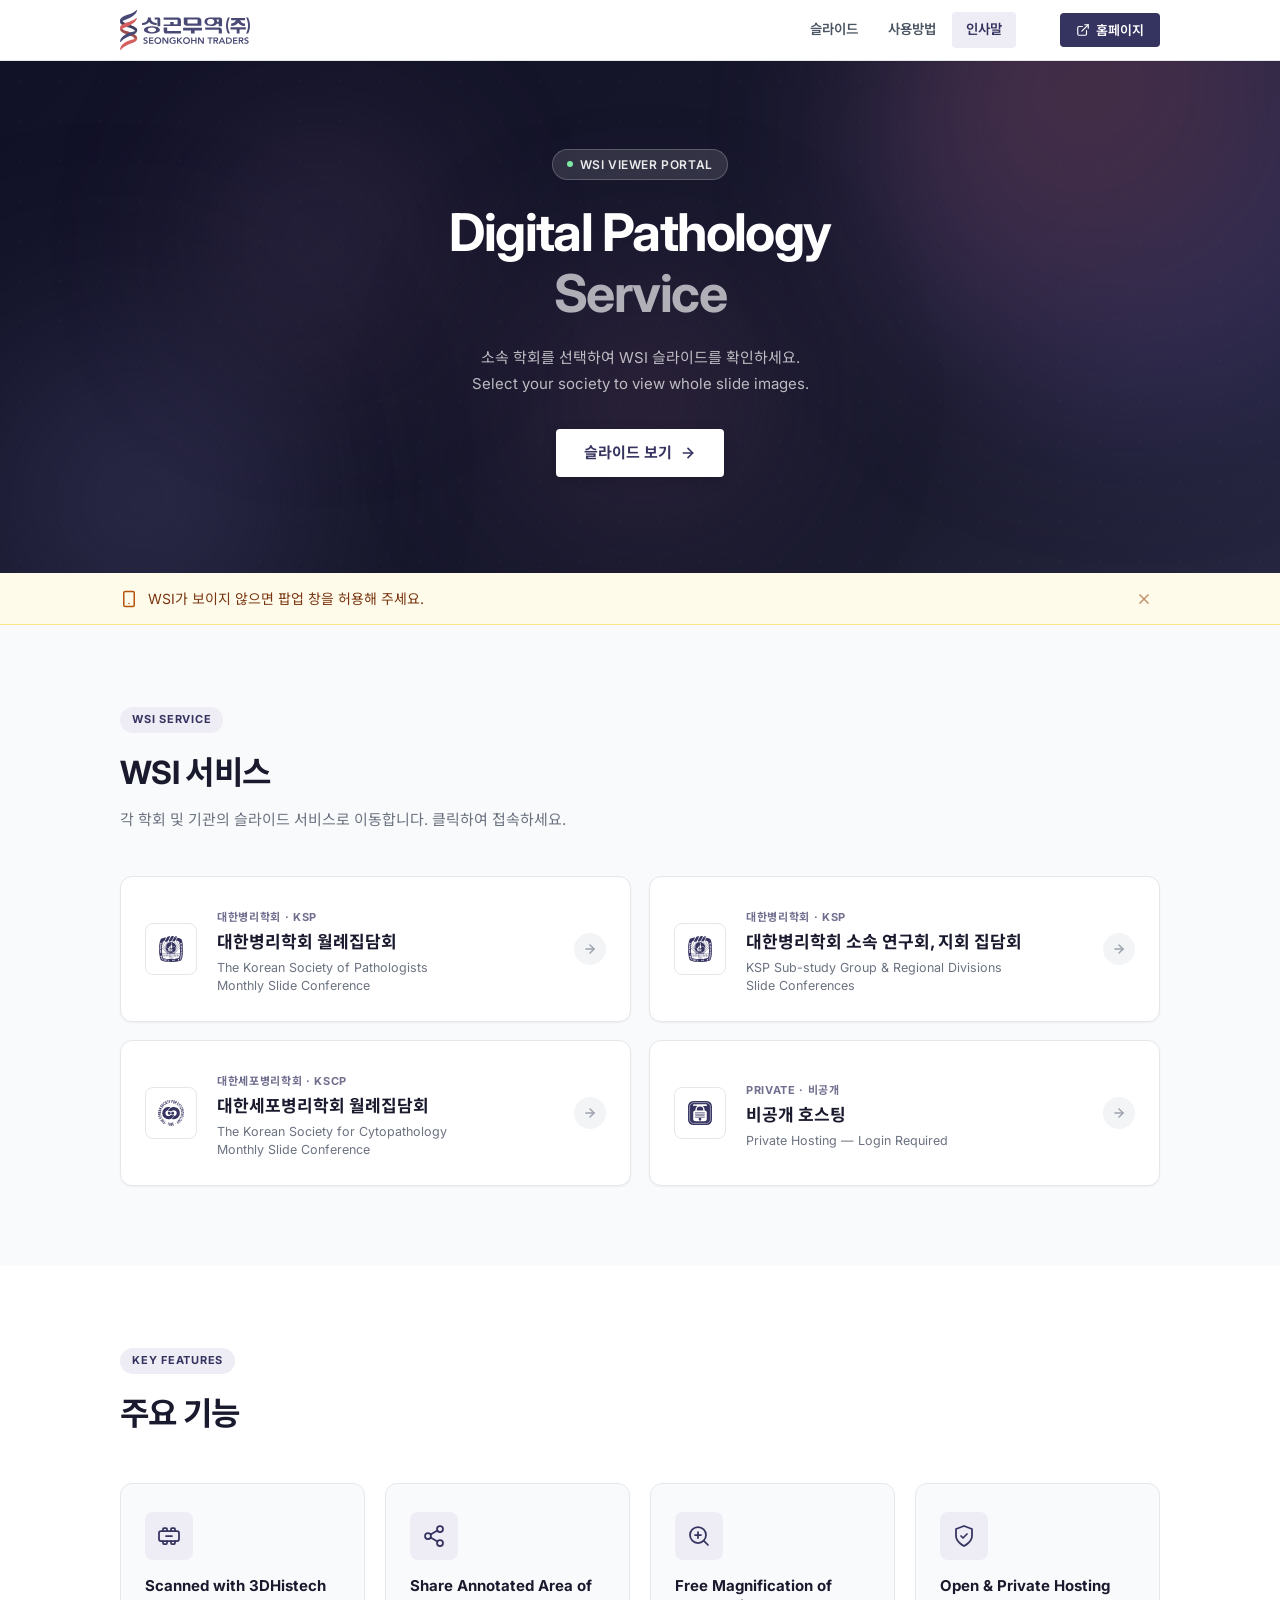
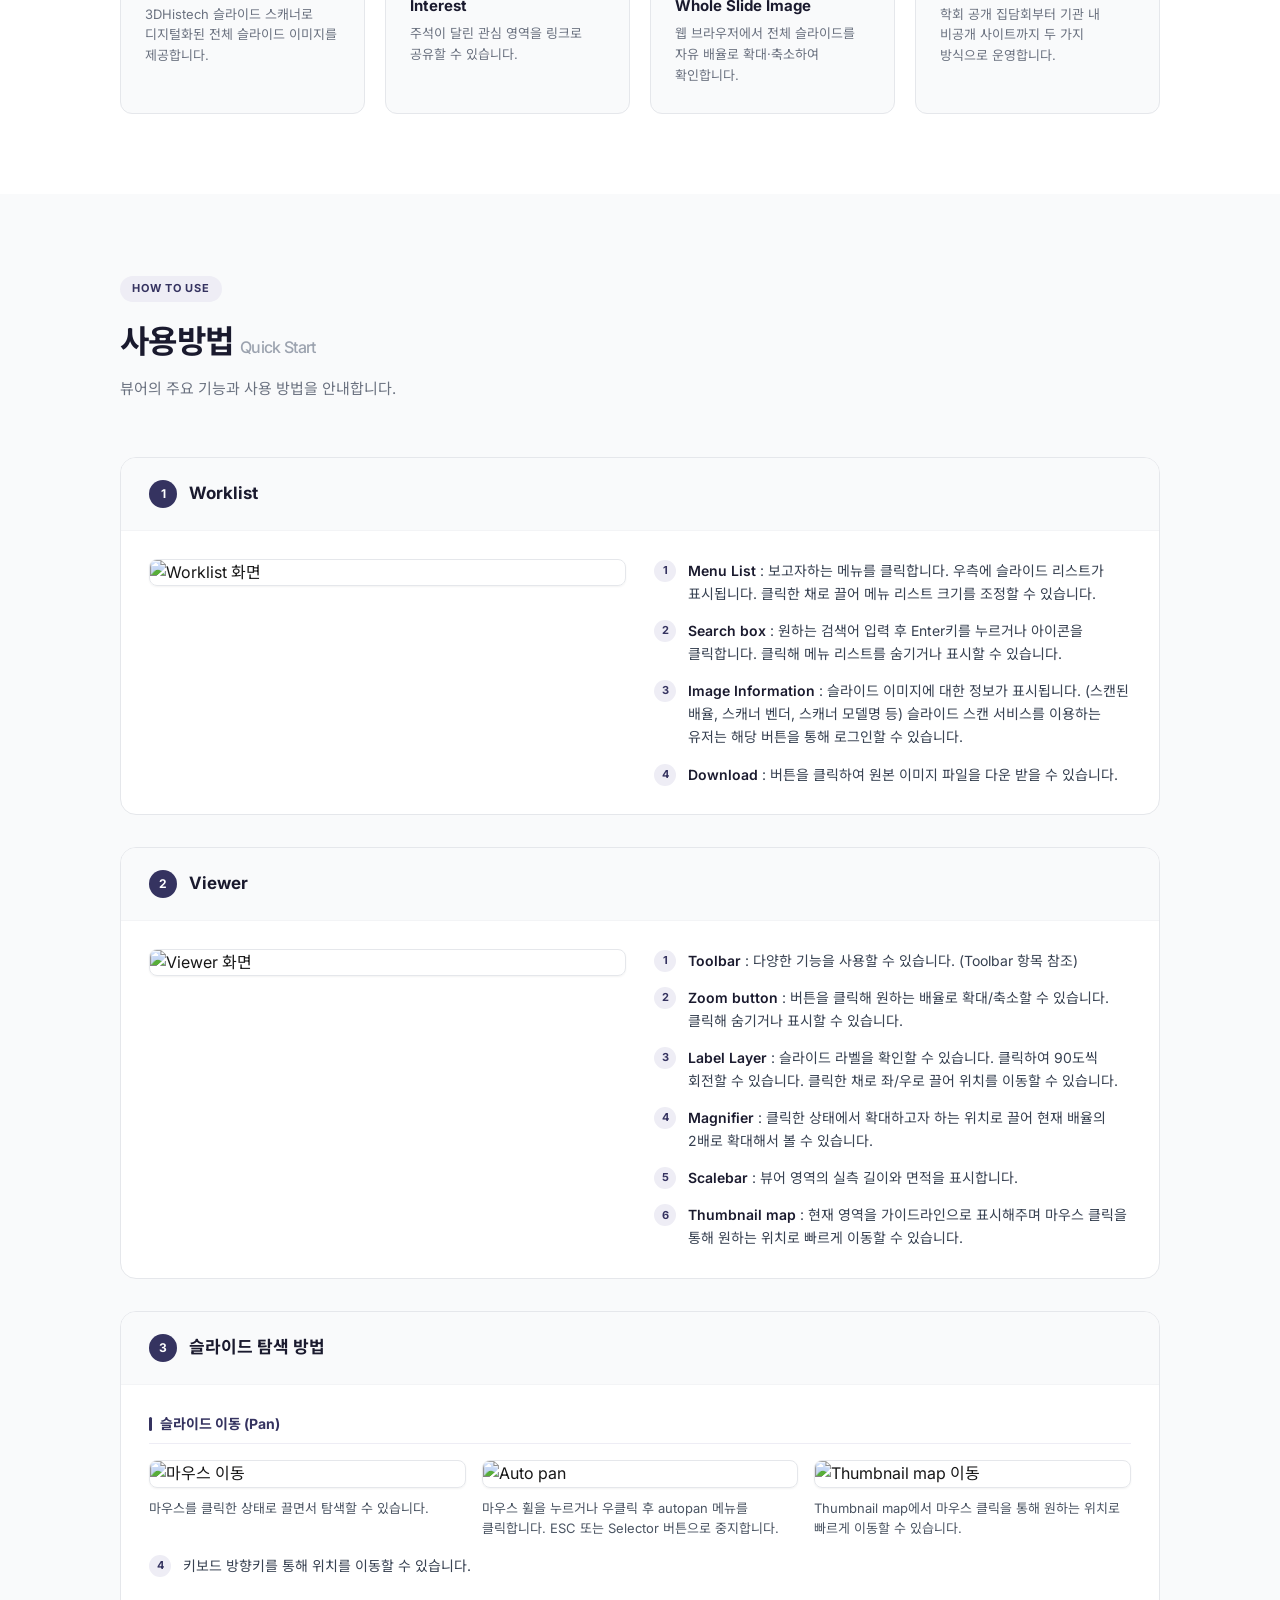
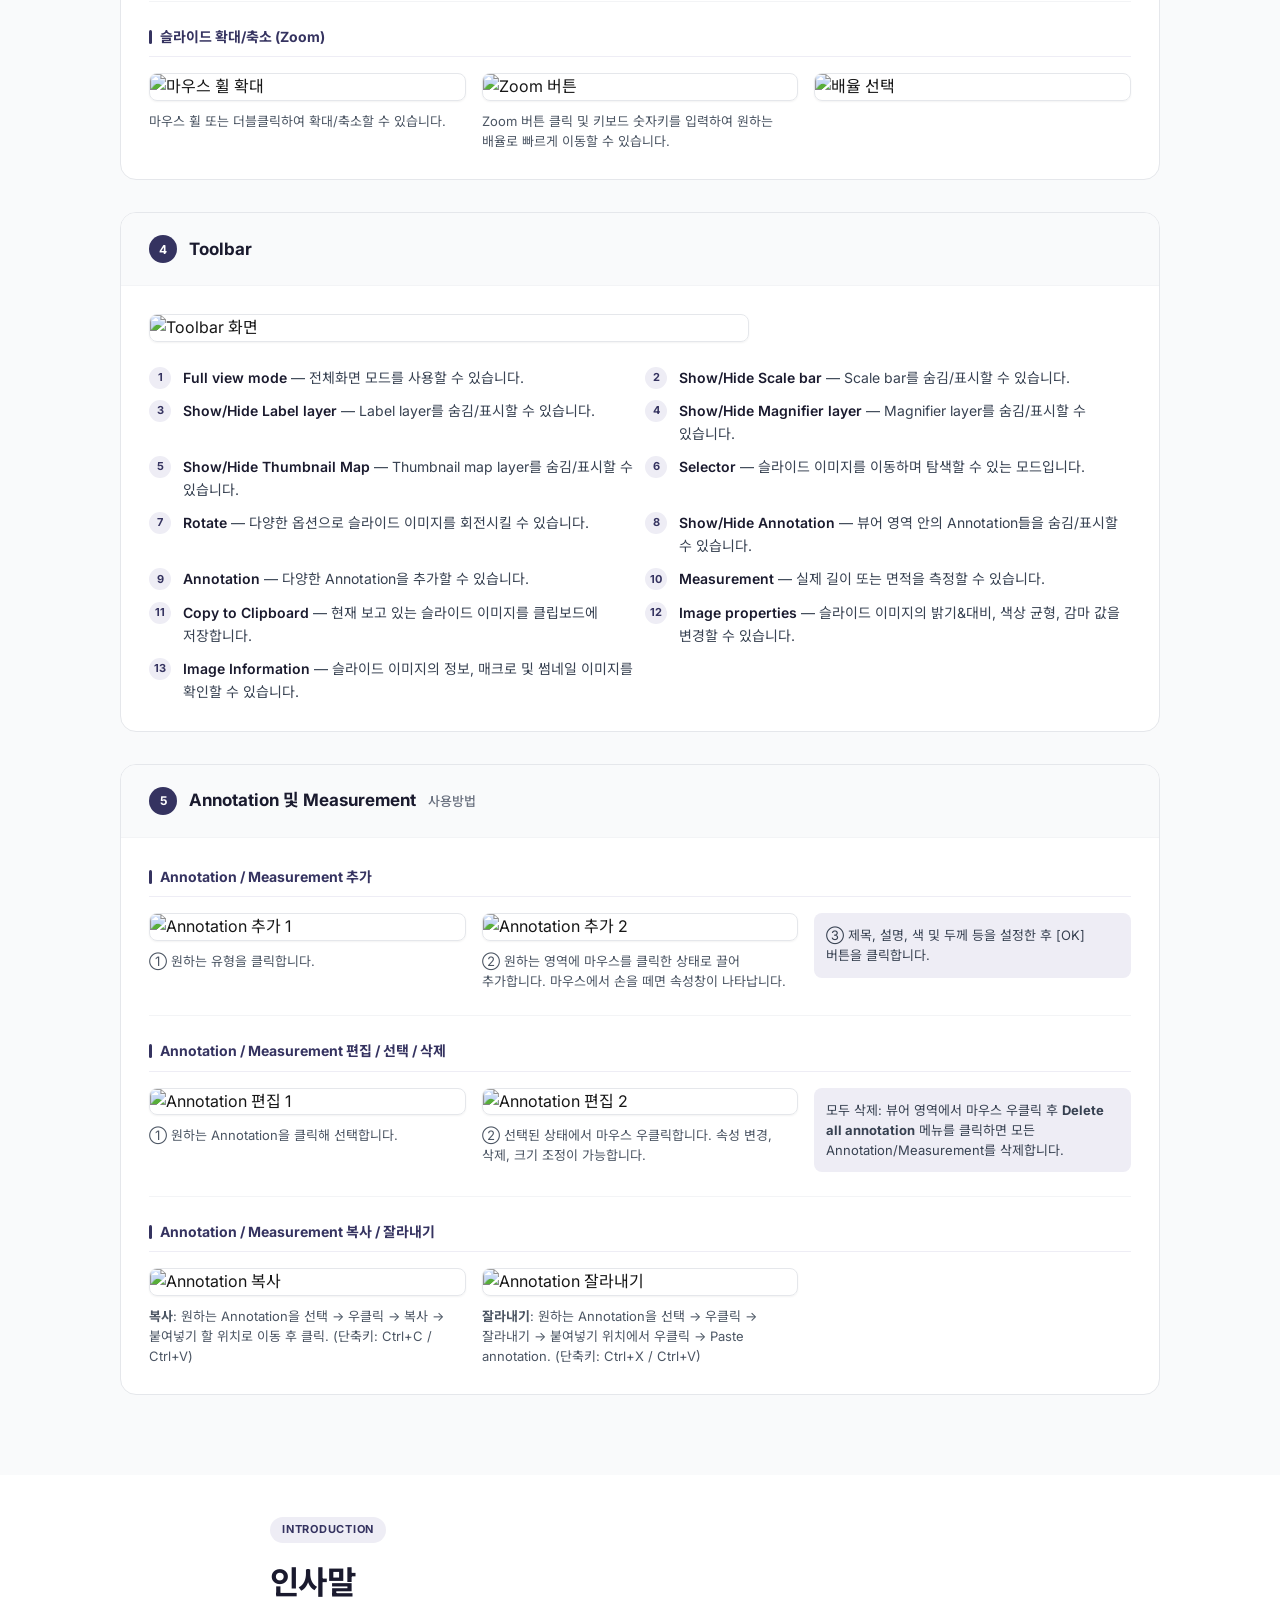
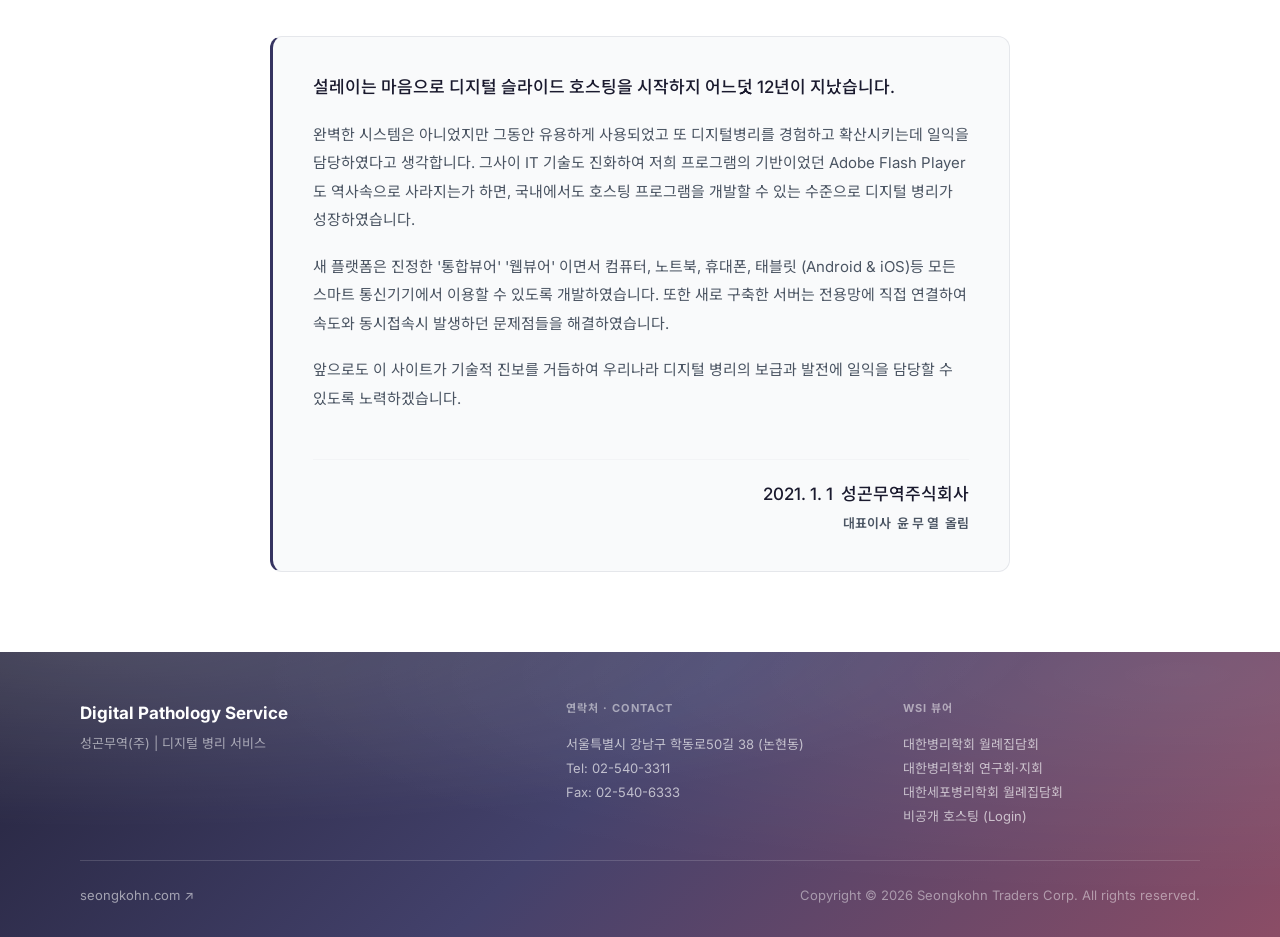
==== commit 169f3f2c: "icons" ====
--- a/index.html
+++ b/index.html
@@ -12,7 +12,7 @@
   <link rel="preconnect" href="https://fonts.gstatic.com" crossorigin />
   <link href="https://fonts.googleapis.com/css2?family=Inter:wght@400;500;600;700&family=Noto+Sans+KR:wght@400;500;600;700&display=swap" rel="stylesheet" />
 
-  <link rel="stylesheet" href="css/style.css?v=20260217e" />
+  <link rel="stylesheet" href="css/style.css?v=20260218a" />
 </head>
 <body>
 
@@ -150,7 +150,7 @@
          target="_blank" rel="noopener noreferrer"
          aria-label="대한병리학회 월례집담회 서비스로 이동">
         <div class="service-icon service-icon--logo" aria-hidden="true">
-          <img src="images/ksp-logo.svg" alt="" class="service-logo">
+          <img src="images/ksp-logo.svg" alt="" class="service-logo" width="34" height="34">
         </div>
         <div class="service-body">
           <span class="service-category">대한병리학회 · KSP</span>
@@ -170,7 +170,7 @@
          target="_blank" rel="noopener noreferrer"
          aria-label="대한병리학회 소속 연구회, 지회 집담회 서비스로 이동">
         <div class="service-icon service-icon--logo" aria-hidden="true">
-          <img src="images/ksp-logo.svg" alt="" class="service-logo">
+          <img src="images/ksp-logo.svg" alt="" class="service-logo" width="34" height="34">
         </div>
         <div class="service-body">
           <span class="service-category">대한병리학회 · KSP</span>
@@ -190,7 +190,7 @@
          target="_blank" rel="noopener noreferrer"
          aria-label="대한세포병리학회 월례집담회 서비스로 이동">
         <div class="service-icon service-icon--logo" aria-hidden="true">
-          <img src="images/kscp-logo.svg" alt="" class="service-logo">
+          <img src="images/kscp-logo.svg" alt="" class="service-logo" width="34" height="34">
         </div>
         <div class="service-body">
           <span class="service-category">대한세포병리학회 · KSCP</span>
@@ -210,7 +210,7 @@
          target="_blank" rel="noopener noreferrer"
          aria-label="비공개 호스팅 로그인 페이지로 이동">
         <div class="service-icon service-icon--logo" aria-hidden="true">
-          <img src="images/private-hosting-logo.svg" alt="" class="service-logo">
+          <img src="images/private-hosting-logo.svg" alt="" class="service-logo" width="34" height="34">
         </div>
         <div class="service-body">
           <span class="service-category">Private · 비공개</span>
--- a/css/style.css
+++ b/css/style.css
@@ -543,7 +543,8 @@
   background: var(--brand-purple);
   color: #fff;
 }
-.service-icon svg { width: 26px; height: 26px; }
+.service-icon svg,
+.service-icon img { width: 26px; height: 26px; }
 
 .service-icon--logo {
   background: #fff;
@@ -556,8 +557,10 @@
 }
 .service-logo {
   display: block;
-  width: 100%;
-  height: 100%;
+  width: 76%;
+  height: 76%;
+  max-width: 34px;
+  max-height: 34px;
   object-fit: contain;
 }
 
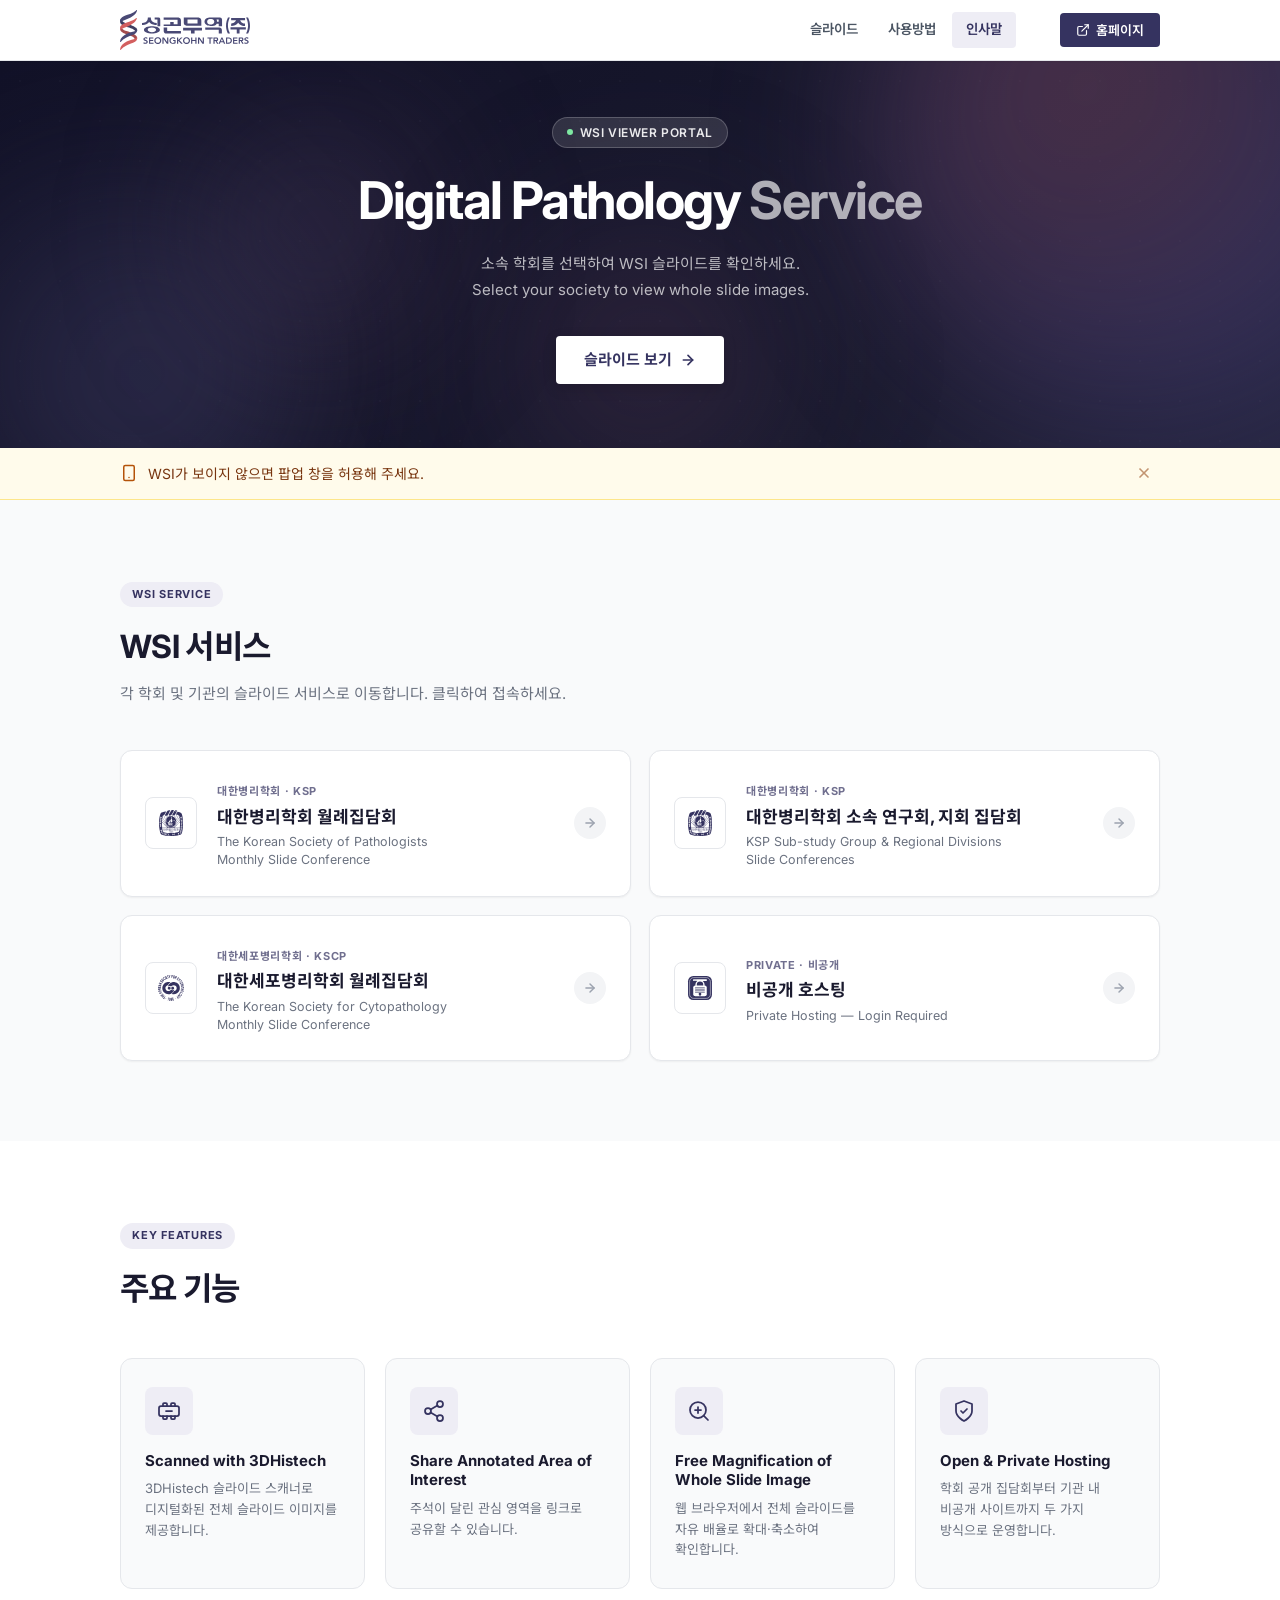
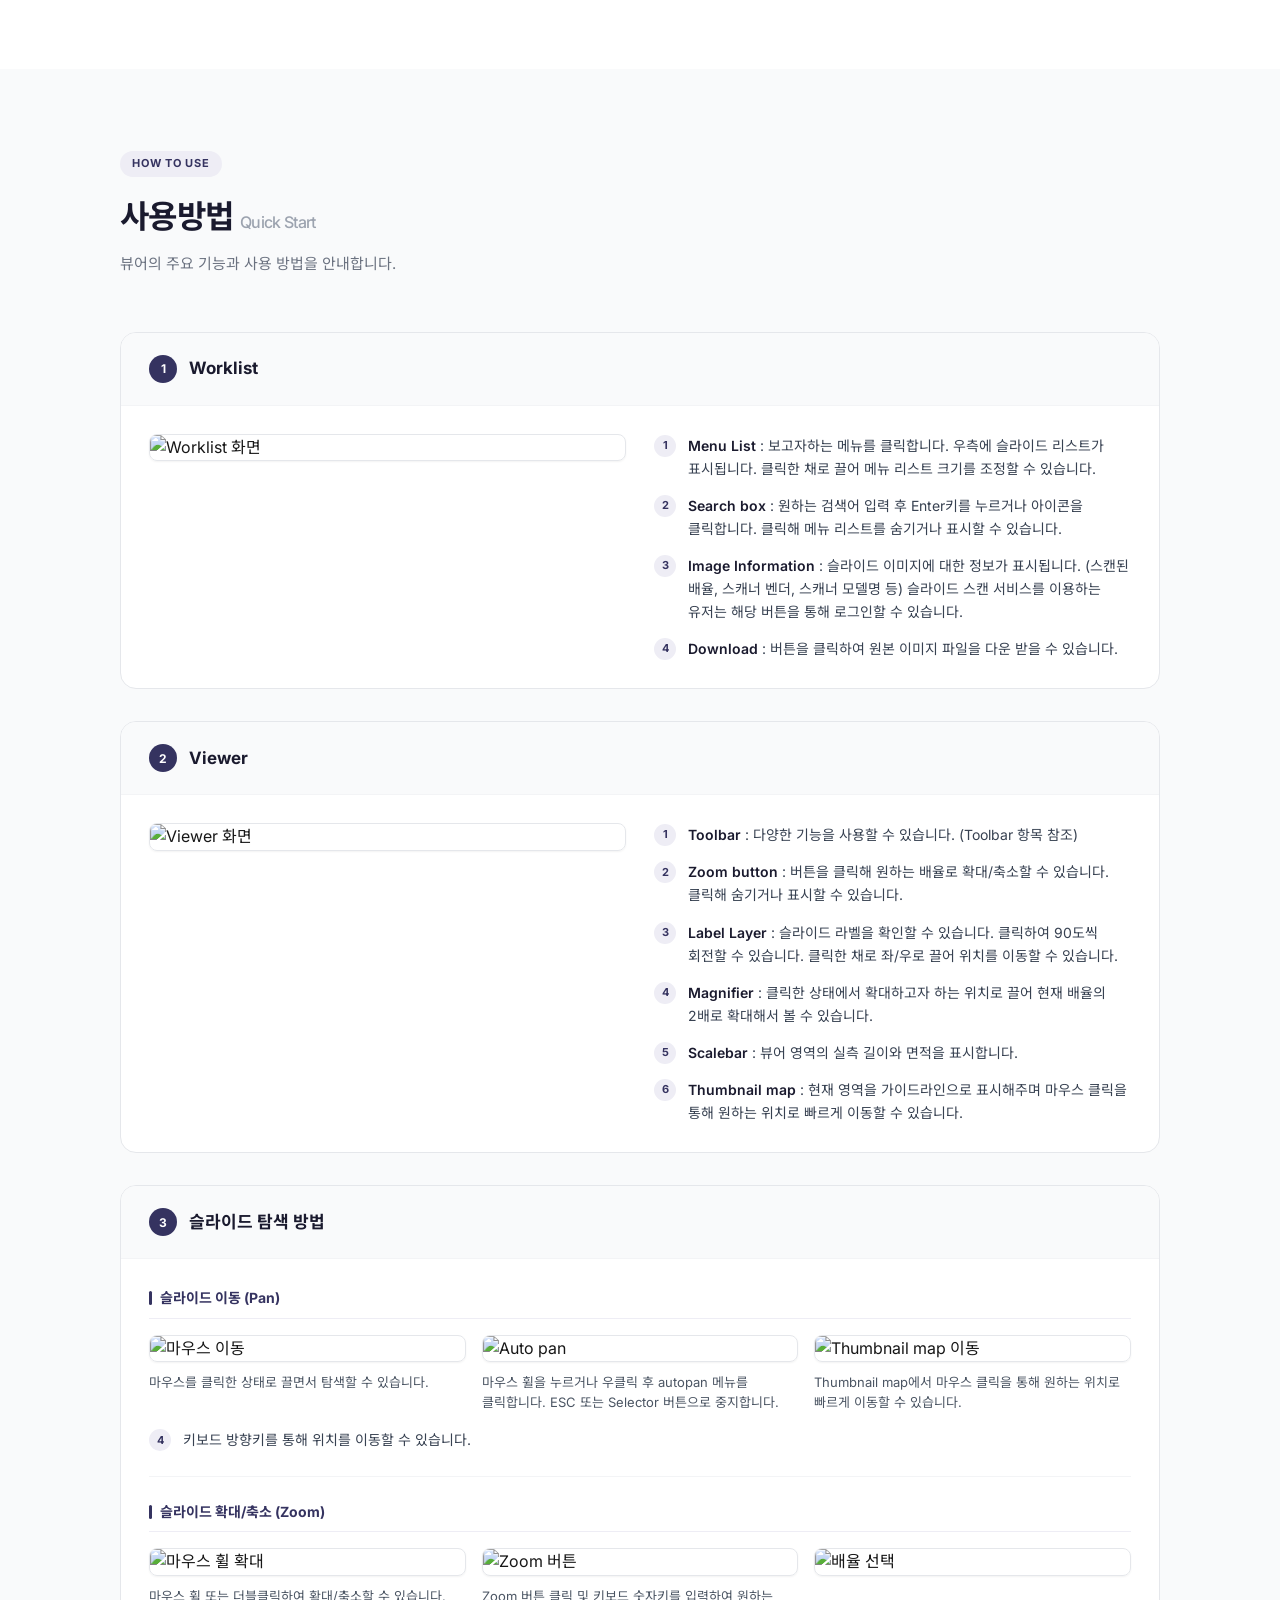
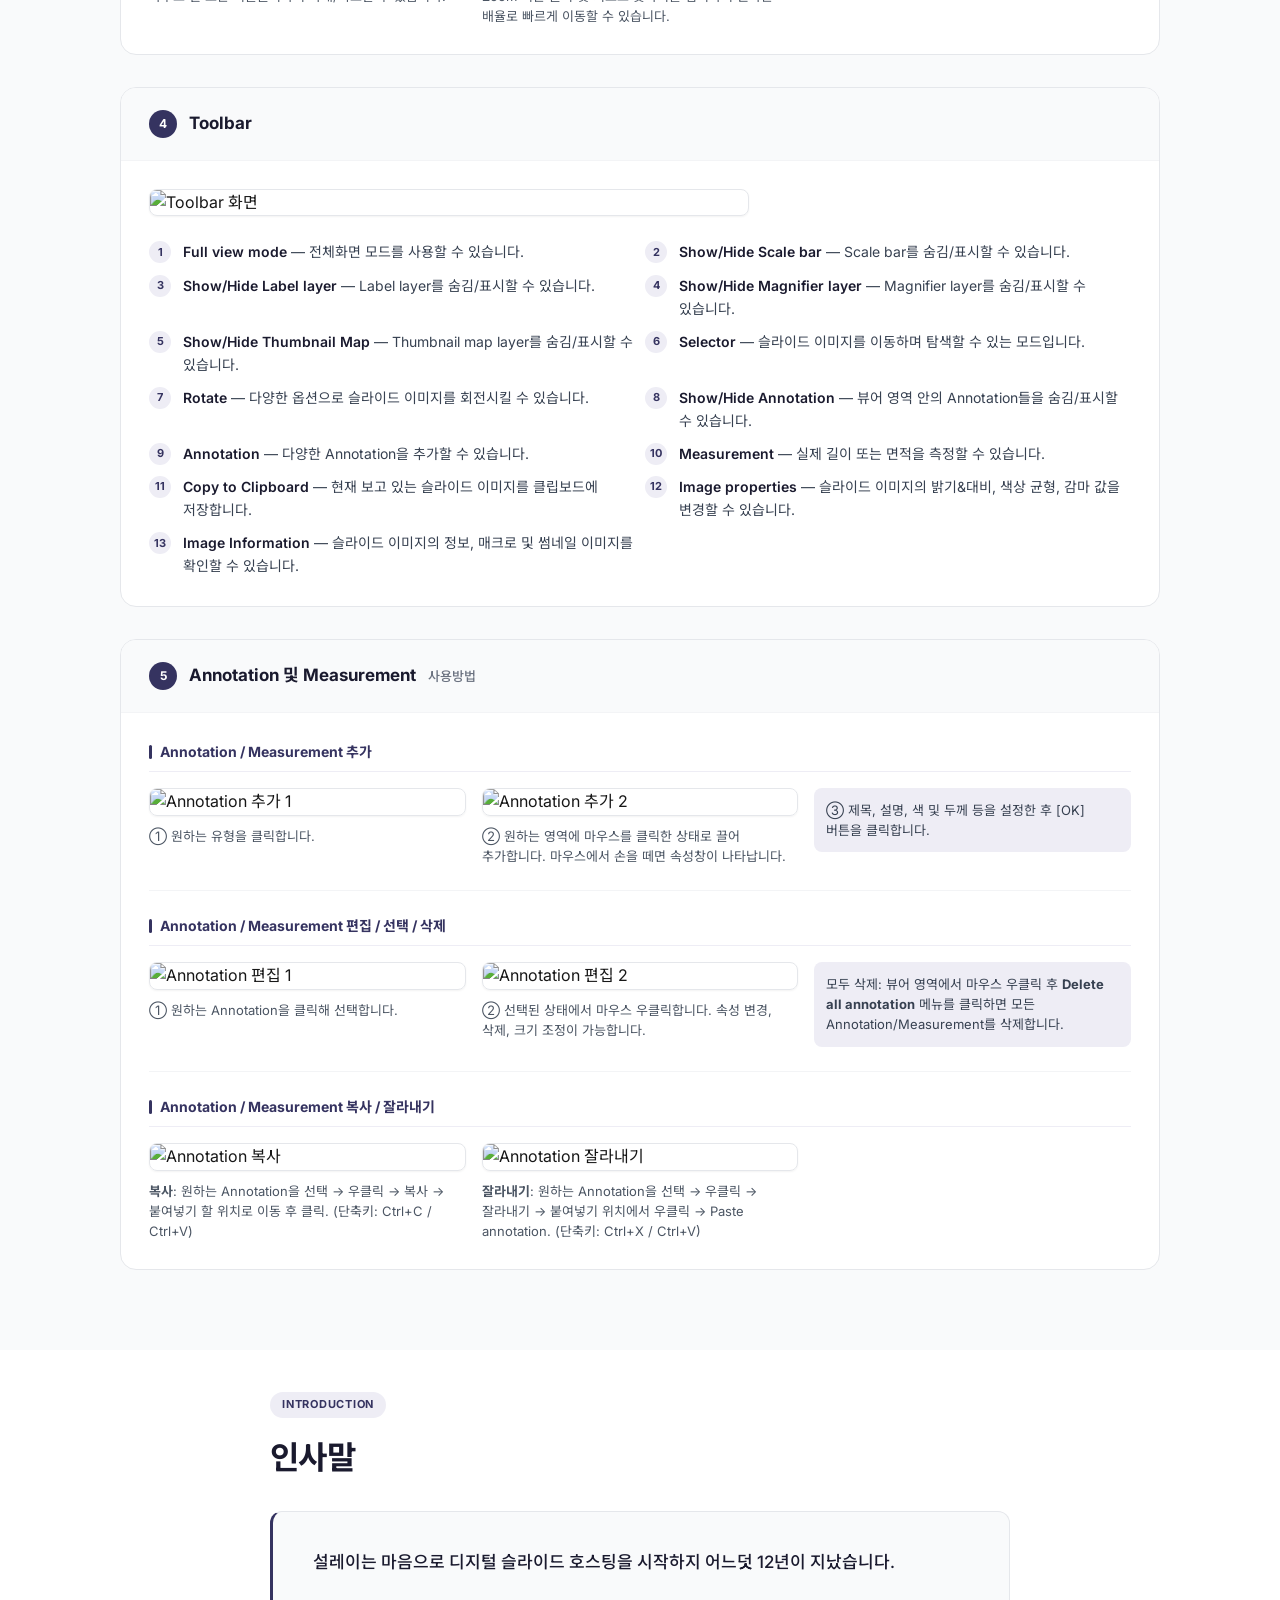
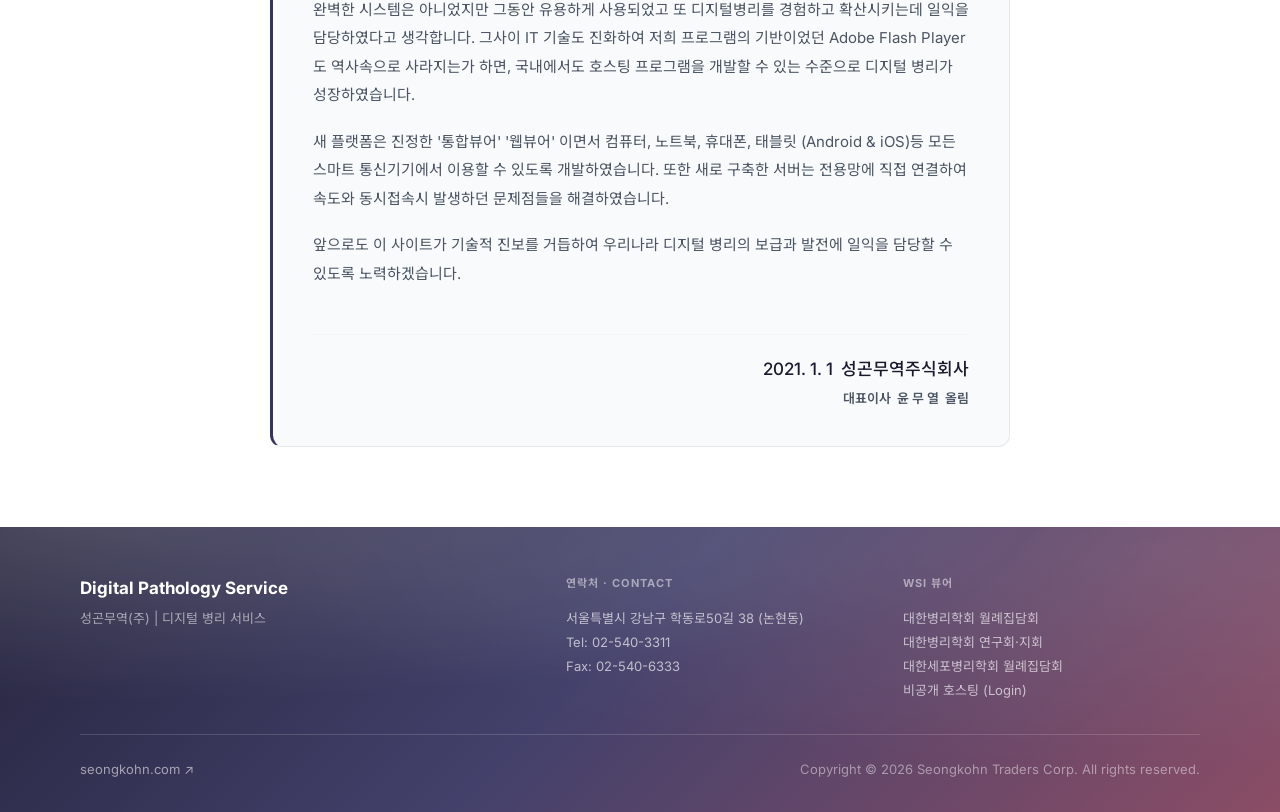
==== commit 68d8cbde: "test" ====
--- a/index.html
+++ b/index.html
@@ -93,8 +93,7 @@
       <div class="hero-badge">WSI Viewer Portal</div>
 
       <h1 class="hero-title">
-        Digital Pathology<br>
-        <span>Service</span>
+        Digital Pathology <span>Service</span>
       </h1>
 
       <p class="hero-sub">
@@ -123,7 +122,8 @@
       <line x1="12" y1="18" x2="12.01" y2="18"/>
     </svg>
     <p>WSI가 보이지 않으면 팝업 창을 허용해 주세요.</p>
-    <button class="popup-notice-close" id="popupNoticeClose" aria-label="알림 닫기">
+    <button class="popup-notice-close" id="popupNoticeClose" type="button" aria-label="알림 닫기"
+            onclick="var n=document.getElementById('popupNotice');if(n){n.classList.add('hidden');}">
       <svg viewBox="0 0 24 24" fill="none" stroke="currentColor" stroke-width="2.5" stroke-linecap="round" stroke-linejoin="round" width="16" height="16" aria-hidden="true">
         <line x1="18" y1="6" x2="6" y2="18"/>
         <line x1="6" y1="6" x2="18" y2="18"/>
@@ -664,6 +664,6 @@
   </svg>
 </button>
 
-<script src="js/main.js"></script>
+<script src="js/main.js?v=20260218a"></script>
 </body>
 </html>
--- a/css/style.css
+++ b/css/style.css
@@ -265,7 +265,7 @@
   );
   background-size: 400% 400%;
   animation: hero-bg-shift 22s ease-in-out infinite;
-  padding: 5.5rem 0 6rem;
+  padding: 3.5rem 0 4rem;
 }
 
 @keyframes hero-bg-shift {
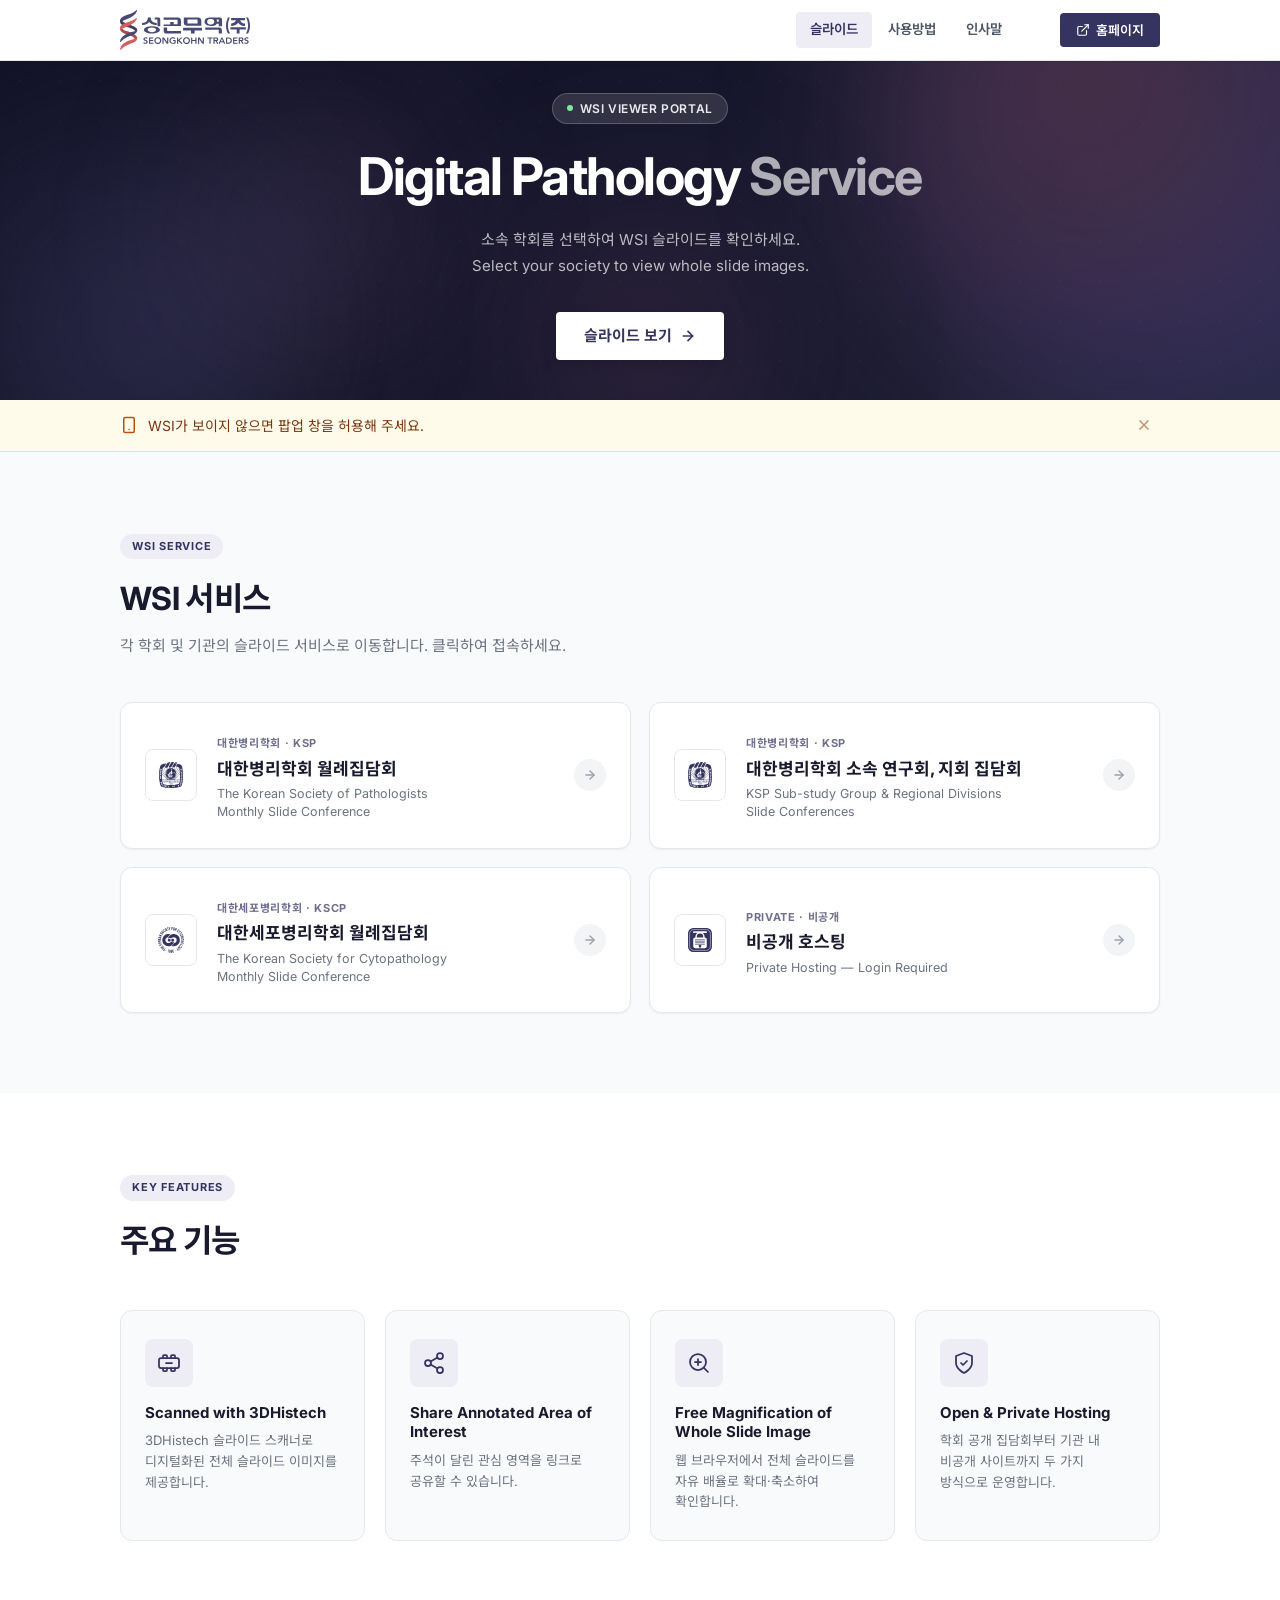
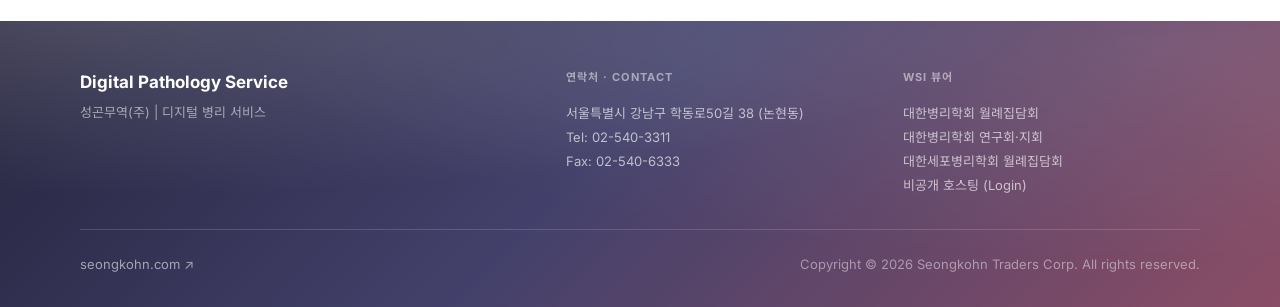
==== commit fd7ad55a: "seperate pages" ====
--- a/index.html
+++ b/index.html
@@ -29,9 +29,9 @@
 
     <!-- Desktop Navigation -->
     <nav class="site-nav" aria-label="Main navigation">
-      <a href="#services">슬라이드</a>
-      <a href="#how-to-use">사용방법</a>
-      <a href="#greeting">인사말</a>
+      <a href="#services" class="nav-active">슬라이드</a>
+      <a href="how-to-use.html">사용방법</a>
+      <a href="greeting.html">인사말</a>
     </nav>
 
     <!-- Actions -->
@@ -71,8 +71,8 @@
     </div>
     <nav class="drawer-nav">
       <a href="#services">슬라이드</a>
-      <a href="#how-to-use">사용방법</a>
-      <a href="#greeting">인사말</a>
+      <a href="how-to-use.html">사용방법</a>
+      <a href="greeting.html">인사말</a>
       <a href="https://test.seongkohn.com" target="_blank" rel="noopener noreferrer" class="drawer-login">홈페이지</a>
     </nav>
   </div>
@@ -302,309 +302,6 @@
   </div>
 </section>
 
-<!-- =============================================
-     HOW TO USE / 사용방법 — FULL MANUAL
-     ============================================= -->
-<section class="manual-section" id="how-to-use">
-  <div class="container">
-
-    <div class="manual-intro">
-      <span class="section-badge">How to Use</span>
-      <h2 class="section-heading">사용방법 <span style="font-size:1rem;font-weight:500;color:var(--gray-400);">Quick Start</span></h2>
-      <p class="section-sub">뷰어의 주요 기능과 사용 방법을 안내합니다.</p>
-    </div>
-
-    <!-- 1. Worklist -->
-    <div class="manual-block">
-      <div class="manual-block-header">
-        <div class="manual-block-number">1</div>
-        <h3 class="manual-block-title">Worklist</h3>
-      </div>
-      <div class="manual-block-body">
-        <div class="manual-screenshot-layout">
-          <img src="https://digitalpathology.co.kr/image/main/sm1.png"
-               alt="Worklist 화면" class="manual-screenshot"
-               loading="lazy" />
-          <div class="manual-features">
-            <div class="manual-feature-item">
-              <div class="manual-feature-num">1</div>
-              <p class="manual-feature-text"><strong>Menu List</strong> : 보고자하는 메뉴를 클릭합니다. 우측에 슬라이드 리스트가 표시됩니다. 클릭한 채로 끌어 메뉴 리스트 크기를 조정할 수 있습니다.</p>
-            </div>
-            <div class="manual-feature-item">
-              <div class="manual-feature-num">2</div>
-              <p class="manual-feature-text"><strong>Search box</strong> : 원하는 검색어 입력 후 Enter키를 누르거나 아이콘을 클릭합니다. 클릭해 메뉴 리스트를 숨기거나 표시할 수 있습니다.</p>
-            </div>
-            <div class="manual-feature-item">
-              <div class="manual-feature-num">3</div>
-              <p class="manual-feature-text"><strong>Image Information</strong> : 슬라이드 이미지에 대한 정보가 표시됩니다. (스캔된 배율, 스캐너 벤더, 스캐너 모델명 등) 슬라이드 스캔 서비스를 이용하는 유저는 해당 버튼을 통해 로그인할 수 있습니다.</p>
-            </div>
-            <div class="manual-feature-item">
-              <div class="manual-feature-num">4</div>
-              <p class="manual-feature-text"><strong>Download</strong> : 버튼을 클릭하여 원본 이미지 파일을 다운 받을 수 있습니다.</p>
-            </div>
-          </div>
-        </div>
-      </div>
-    </div>
-
-    <!-- 2. Viewer -->
-    <div class="manual-block">
-      <div class="manual-block-header">
-        <div class="manual-block-number">2</div>
-        <h3 class="manual-block-title">Viewer</h3>
-      </div>
-      <div class="manual-block-body">
-        <div class="manual-screenshot-layout">
-          <img src="https://digitalpathology.co.kr/image/main/sm2.png"
-               alt="Viewer 화면" class="manual-screenshot"
-               loading="lazy" />
-          <div class="manual-features">
-            <div class="manual-feature-item">
-              <div class="manual-feature-num">1</div>
-              <p class="manual-feature-text"><strong>Toolbar</strong> : 다양한 기능을 사용할 수 있습니다. (Toolbar 항목 참조)</p>
-            </div>
-            <div class="manual-feature-item">
-              <div class="manual-feature-num">2</div>
-              <p class="manual-feature-text"><strong>Zoom button</strong> : 버튼을 클릭해 원하는 배율로 확대/축소할 수 있습니다. 클릭해 숨기거나 표시할 수 있습니다.</p>
-            </div>
-            <div class="manual-feature-item">
-              <div class="manual-feature-num">3</div>
-              <p class="manual-feature-text"><strong>Label Layer</strong> : 슬라이드 라벨을 확인할 수 있습니다. 클릭하여 90도씩 회전할 수 있습니다. 클릭한 채로 좌/우로 끌어 위치를 이동할 수 있습니다.</p>
-            </div>
-            <div class="manual-feature-item">
-              <div class="manual-feature-num">4</div>
-              <p class="manual-feature-text"><strong>Magnifier</strong> : 클릭한 상태에서 확대하고자 하는 위치로 끌어 현재 배율의 2배로 확대해서 볼 수 있습니다.</p>
-            </div>
-            <div class="manual-feature-item">
-              <div class="manual-feature-num">5</div>
-              <p class="manual-feature-text"><strong>Scalebar</strong> : 뷰어 영역의 실측 길이와 면적을 표시합니다.</p>
-            </div>
-            <div class="manual-feature-item">
-              <div class="manual-feature-num">6</div>
-              <p class="manual-feature-text"><strong>Thumbnail map</strong> : 현재 영역을 가이드라인으로 표시해주며 마우스 클릭을 통해 원하는 위치로 빠르게 이동할 수 있습니다.</p>
-            </div>
-          </div>
-        </div>
-      </div>
-    </div>
-
-    <!-- 3. 슬라이드 탐색 방법 -->
-    <div class="manual-block">
-      <div class="manual-block-header">
-        <div class="manual-block-number">3</div>
-        <h3 class="manual-block-title">슬라이드 탐색 방법</h3>
-      </div>
-      <div class="manual-block-body">
-
-        <div class="manual-sub-block">
-          <div class="manual-sub-heading">슬라이드 이동 (Pan)</div>
-          <div class="manual-steps-grid">
-            <div class="manual-step-item">
-              <img src="https://digitalpathology.co.kr/image/main/am1.jpg"
-                   alt="마우스 이동" class="manual-step-img" loading="lazy" />
-              <p class="manual-step-caption">마우스를 클릭한 상태로 끌면서 탐색할 수 있습니다.</p>
-            </div>
-            <div class="manual-step-item">
-              <img src="https://digitalpathology.co.kr/image/main/am2.jpg"
-                   alt="Auto pan" class="manual-step-img" loading="lazy" />
-              <p class="manual-step-caption">마우스 휠을 누르거나 우클릭 후 autopan 메뉴를 클릭합니다. ESC 또는 Selector 버튼으로 중지합니다.</p>
-            </div>
-            <div class="manual-step-item">
-              <img src="https://digitalpathology.co.kr/image/main/am3.jpg"
-                   alt="Thumbnail map 이동" class="manual-step-img" loading="lazy" />
-              <p class="manual-step-caption">Thumbnail map에서 마우스 클릭을 통해 원하는 위치로 빠르게 이동할 수 있습니다.</p>
-            </div>
-          </div>
-          <div class="manual-feature-item" style="margin-top:1rem;">
-            <div class="manual-feature-num">4</div>
-            <p class="manual-feature-text">키보드 방향키를 통해 위치를 이동할 수 있습니다.</p>
-          </div>
-        </div>
-
-        <div class="manual-sub-block">
-          <div class="manual-sub-heading">슬라이드 확대/축소 (Zoom)</div>
-          <div class="manual-steps-grid">
-            <div class="manual-step-item">
-              <img src="https://digitalpathology.co.kr/image/main/am4.jpg"
-                   alt="마우스 휠 확대" class="manual-step-img" loading="lazy" />
-              <p class="manual-step-caption">마우스 휠 또는 더블클릭하여 확대/축소할 수 있습니다.</p>
-            </div>
-            <div class="manual-step-item">
-              <img src="https://digitalpathology.co.kr/image/main/am5.jpg"
-                   alt="Zoom 버튼" class="manual-step-img" loading="lazy" />
-              <p class="manual-step-caption">Zoom 버튼 클릭 및 키보드 숫자키를 입력하여 원하는 배율로 빠르게 이동할 수 있습니다.</p>
-            </div>
-            <div class="manual-step-item">
-              <img src="https://digitalpathology.co.kr/image/main/am6.jpg"
-                   alt="배율 선택" class="manual-step-img" loading="lazy" />
-            </div>
-          </div>
-        </div>
-
-      </div>
-    </div>
-
-    <!-- 4. Toolbar -->
-    <div class="manual-block">
-      <div class="manual-block-header">
-        <div class="manual-block-number">4</div>
-        <h3 class="manual-block-title">Toolbar</h3>
-      </div>
-      <div class="manual-block-body">
-        <img src="https://digitalpathology.co.kr/image/main/sm3.png"
-             alt="Toolbar 화면" class="manual-screenshot"
-             style="max-width:600px;margin-bottom:1.5rem;" loading="lazy" />
-        <div class="manual-toolbar-list">
-          <div class="manual-feature-item">
-            <div class="manual-feature-num">1</div>
-            <p class="manual-feature-text"><strong>Full view mode</strong> — 전체화면 모드를 사용할 수 있습니다.</p>
-          </div>
-          <div class="manual-feature-item">
-            <div class="manual-feature-num">2</div>
-            <p class="manual-feature-text"><strong>Show/Hide Scale bar</strong> — Scale bar를 숨김/표시할 수 있습니다.</p>
-          </div>
-          <div class="manual-feature-item">
-            <div class="manual-feature-num">3</div>
-            <p class="manual-feature-text"><strong>Show/Hide Label layer</strong> — Label layer를 숨김/표시할 수 있습니다.</p>
-          </div>
-          <div class="manual-feature-item">
-            <div class="manual-feature-num">4</div>
-            <p class="manual-feature-text"><strong>Show/Hide Magnifier layer</strong> — Magnifier layer를 숨김/표시할 수 있습니다.</p>
-          </div>
-          <div class="manual-feature-item">
-            <div class="manual-feature-num">5</div>
-            <p class="manual-feature-text"><strong>Show/Hide Thumbnail Map</strong> — Thumbnail map layer를 숨김/표시할 수 있습니다.</p>
-          </div>
-          <div class="manual-feature-item">
-            <div class="manual-feature-num">6</div>
-            <p class="manual-feature-text"><strong>Selector</strong> — 슬라이드 이미지를 이동하며 탐색할 수 있는 모드입니다.</p>
-          </div>
-          <div class="manual-feature-item">
-            <div class="manual-feature-num">7</div>
-            <p class="manual-feature-text"><strong>Rotate</strong> — 다양한 옵션으로 슬라이드 이미지를 회전시킬 수 있습니다.</p>
-          </div>
-          <div class="manual-feature-item">
-            <div class="manual-feature-num">8</div>
-            <p class="manual-feature-text"><strong>Show/Hide Annotation</strong> — 뷰어 영역 안의 Annotation들을 숨김/표시할 수 있습니다.</p>
-          </div>
-          <div class="manual-feature-item">
-            <div class="manual-feature-num">9</div>
-            <p class="manual-feature-text"><strong>Annotation</strong> — 다양한 Annotation을 추가할 수 있습니다.</p>
-          </div>
-          <div class="manual-feature-item">
-            <div class="manual-feature-num">10</div>
-            <p class="manual-feature-text"><strong>Measurement</strong> — 실제 길이 또는 면적을 측정할 수 있습니다.</p>
-          </div>
-          <div class="manual-feature-item">
-            <div class="manual-feature-num">11</div>
-            <p class="manual-feature-text"><strong>Copy to Clipboard</strong> — 현재 보고 있는 슬라이드 이미지를 클립보드에 저장합니다.</p>
-          </div>
-          <div class="manual-feature-item">
-            <div class="manual-feature-num">12</div>
-            <p class="manual-feature-text"><strong>Image properties</strong> — 슬라이드 이미지의 밝기&amp;대비, 색상 균형, 감마 값을 변경할 수 있습니다.</p>
-          </div>
-          <div class="manual-feature-item">
-            <div class="manual-feature-num">13</div>
-            <p class="manual-feature-text"><strong>Image Information</strong> — 슬라이드 이미지의 정보, 매크로 및 썸네일 이미지를 확인할 수 있습니다.</p>
-          </div>
-        </div>
-      </div>
-    </div>
-
-    <!-- 5. Annotation & Measurement -->
-    <div class="manual-block">
-      <div class="manual-block-header">
-        <div class="manual-block-number">5</div>
-        <h3 class="manual-block-title">Annotation 및 Measurement <span>사용방법</span></h3>
-      </div>
-      <div class="manual-block-body">
-
-        <!-- 추가 -->
-        <div class="manual-sub-block">
-          <div class="manual-sub-heading">Annotation / Measurement 추가</div>
-          <div class="manual-steps-grid">
-            <div class="manual-step-item">
-              <img src="https://digitalpathology.co.kr/image/main/as1.jpg"
-                   alt="Annotation 추가 1" class="manual-step-img" loading="lazy" />
-              <p class="manual-step-caption">① 원하는 유형을 클릭합니다.</p>
-            </div>
-            <div class="manual-step-item">
-              <img src="https://digitalpathology.co.kr/image/main/as2.jpg"
-                   alt="Annotation 추가 2" class="manual-step-img" loading="lazy" />
-              <p class="manual-step-caption">② 원하는 영역에 마우스를 클릭한 상태로 끌어 추가합니다. 마우스에서 손을 떼면 속성창이 나타납니다.</p>
-            </div>
-            <div class="manual-step-item" style="display:flex;flex-direction:column;justify-content:flex-start;gap:0.75rem;">
-              <p class="manual-step-caption" style="background:var(--brand-pale);padding:0.75rem;border-radius:var(--r-md);font-size:0.8125rem;color:var(--gray-700);">③ 제목, 설명, 색 및 두께 등을 설정한 후 [OK] 버튼을 클릭합니다.</p>
-            </div>
-          </div>
-        </div>
-
-        <!-- 편집/선택/삭제 -->
-        <div class="manual-sub-block">
-          <div class="manual-sub-heading">Annotation / Measurement 편집 / 선택 / 삭제</div>
-          <div class="manual-steps-grid">
-            <div class="manual-step-item">
-              <img src="https://digitalpathology.co.kr/image/main/as3.jpg"
-                   alt="Annotation 편집 1" class="manual-step-img" loading="lazy" />
-              <p class="manual-step-caption">① 원하는 Annotation을 클릭해 선택합니다.</p>
-            </div>
-            <div class="manual-step-item">
-              <img src="https://digitalpathology.co.kr/image/main/as4.jpg"
-                   alt="Annotation 편집 2" class="manual-step-img" loading="lazy" />
-              <p class="manual-step-caption">② 선택된 상태에서 마우스 우클릭합니다. 속성 변경, 삭제, 크기 조정이 가능합니다.</p>
-            </div>
-            <div class="manual-step-item" style="display:flex;flex-direction:column;justify-content:flex-start;gap:0.5rem;">
-              <p class="manual-step-caption" style="background:var(--brand-pale);padding:0.75rem;border-radius:var(--r-md);font-size:0.8125rem;color:var(--gray-700);">모두 삭제: 뷰어 영역에서 마우스 우클릭 후 <strong>Delete all annotation</strong> 메뉴를 클릭하면 모든 Annotation/Measurement를 삭제합니다.</p>
-            </div>
-          </div>
-        </div>
-
-        <!-- 복사/잘라내기 -->
-        <div class="manual-sub-block">
-          <div class="manual-sub-heading">Annotation / Measurement 복사 / 잘라내기</div>
-          <div class="manual-steps-grid">
-            <div class="manual-step-item">
-              <img src="https://digitalpathology.co.kr/image/main/as5.jpg"
-                   alt="Annotation 복사" class="manual-step-img" loading="lazy" />
-              <p class="manual-step-caption"><strong>복사</strong>: 원하는 Annotation을 선택 → 우클릭 → 복사 → 붙여넣기 할 위치로 이동 후 클릭. (단축키: Ctrl+C / Ctrl+V)</p>
-            </div>
-            <div class="manual-step-item">
-              <img src="https://digitalpathology.co.kr/image/main/as6.jpg"
-                   alt="Annotation 잘라내기" class="manual-step-img" loading="lazy" />
-              <p class="manual-step-caption"><strong>잘라내기</strong>: 원하는 Annotation을 선택 → 우클릭 → 잘라내기 → 붙여넣기 위치에서 우클릭 → Paste annotation. (단축키: Ctrl+X / Ctrl+V)</p>
-            </div>
-          </div>
-        </div>
-
-      </div>
-    </div>
-
-  </div>
-</section>
-
-<!-- =============================================
-     GREETING / 인사말
-     ============================================= -->
-<section class="greeting-section" id="greeting">
-  <div class="container">
-    <div class="greeting-inner">
-      <span class="section-badge">Introduction</span>
-      <h2 class="section-heading">인사말</h2>
-      <div class="greeting-card">
-        <div class="greeting-paragraphs">
-          <p>설레이는 마음으로 디지털 슬라이드 호스팅을 시작하지 어느덧 12년이 지났습니다.</p>
-          <p>완벽한 시스템은 아니었지만 그동안 유용하게 사용되었고 또 디지털병리를 경험하고 확산시키는데 일익을 담당하였다고 생각합니다. 그사이 IT 기술도 진화하여 저희 프로그램의 기반이었던 Adobe Flash Player 도 역사속으로 사라지는가 하면, 국내에서도 호스팅 프로그램을 개발할 수 있는 수준으로 디지털 병리가 성장하였습니다.</p>
-          <p>새 플랫폼은 진정한 '통합뷰어' '웹뷰어' 이면서 컴퓨터, 노트북, 휴대폰, 태블릿 (Android &amp; iOS)등 모든 스마트 통신기기에서 이용할 수 있도록 개발하였습니다. 또한 새로 구축한 서버는 전용망에 직접 연결하여 속도와 동시접속시 발생하던 문제점들을 해결하였습니다.</p>
-          <p>앞으로도 이 사이트가 기술적 진보를 거듭하여 우리나라 디지털 병리의 보급과 발전에 일익을 담당할 수 있도록 노력하겠습니다.</p>
-          <div class="greeting-sign">
-            <p>2021. 1. 1&nbsp;&nbsp;성곤무역주식회사</p>
-            <p>대표이사&nbsp;&nbsp;윤 무 열&nbsp;&nbsp;올림</p>
-          </div>
-        </div>
-      </div>
-    </div>
-  </div>
-</section>
 
 <!-- =============================================
      FOOTER
--- a/css/style.css
+++ b/css/style.css
@@ -106,6 +106,10 @@
   background: var(--brand-pale);
   color: var(--brand-purple);
 }
+.site-nav a.nav-active {
+  background: var(--brand-pale);
+  color: var(--brand-purple);
+}
 
 /* Header actions */
 .header-actions {
@@ -265,7 +269,7 @@
   );
   background-size: 400% 400%;
   animation: hero-bg-shift 22s ease-in-out infinite;
-  padding: 3.5rem 0 4rem;
+  padding: 2rem 0 2.5rem;
 }
 
 @keyframes hero-bg-shift {
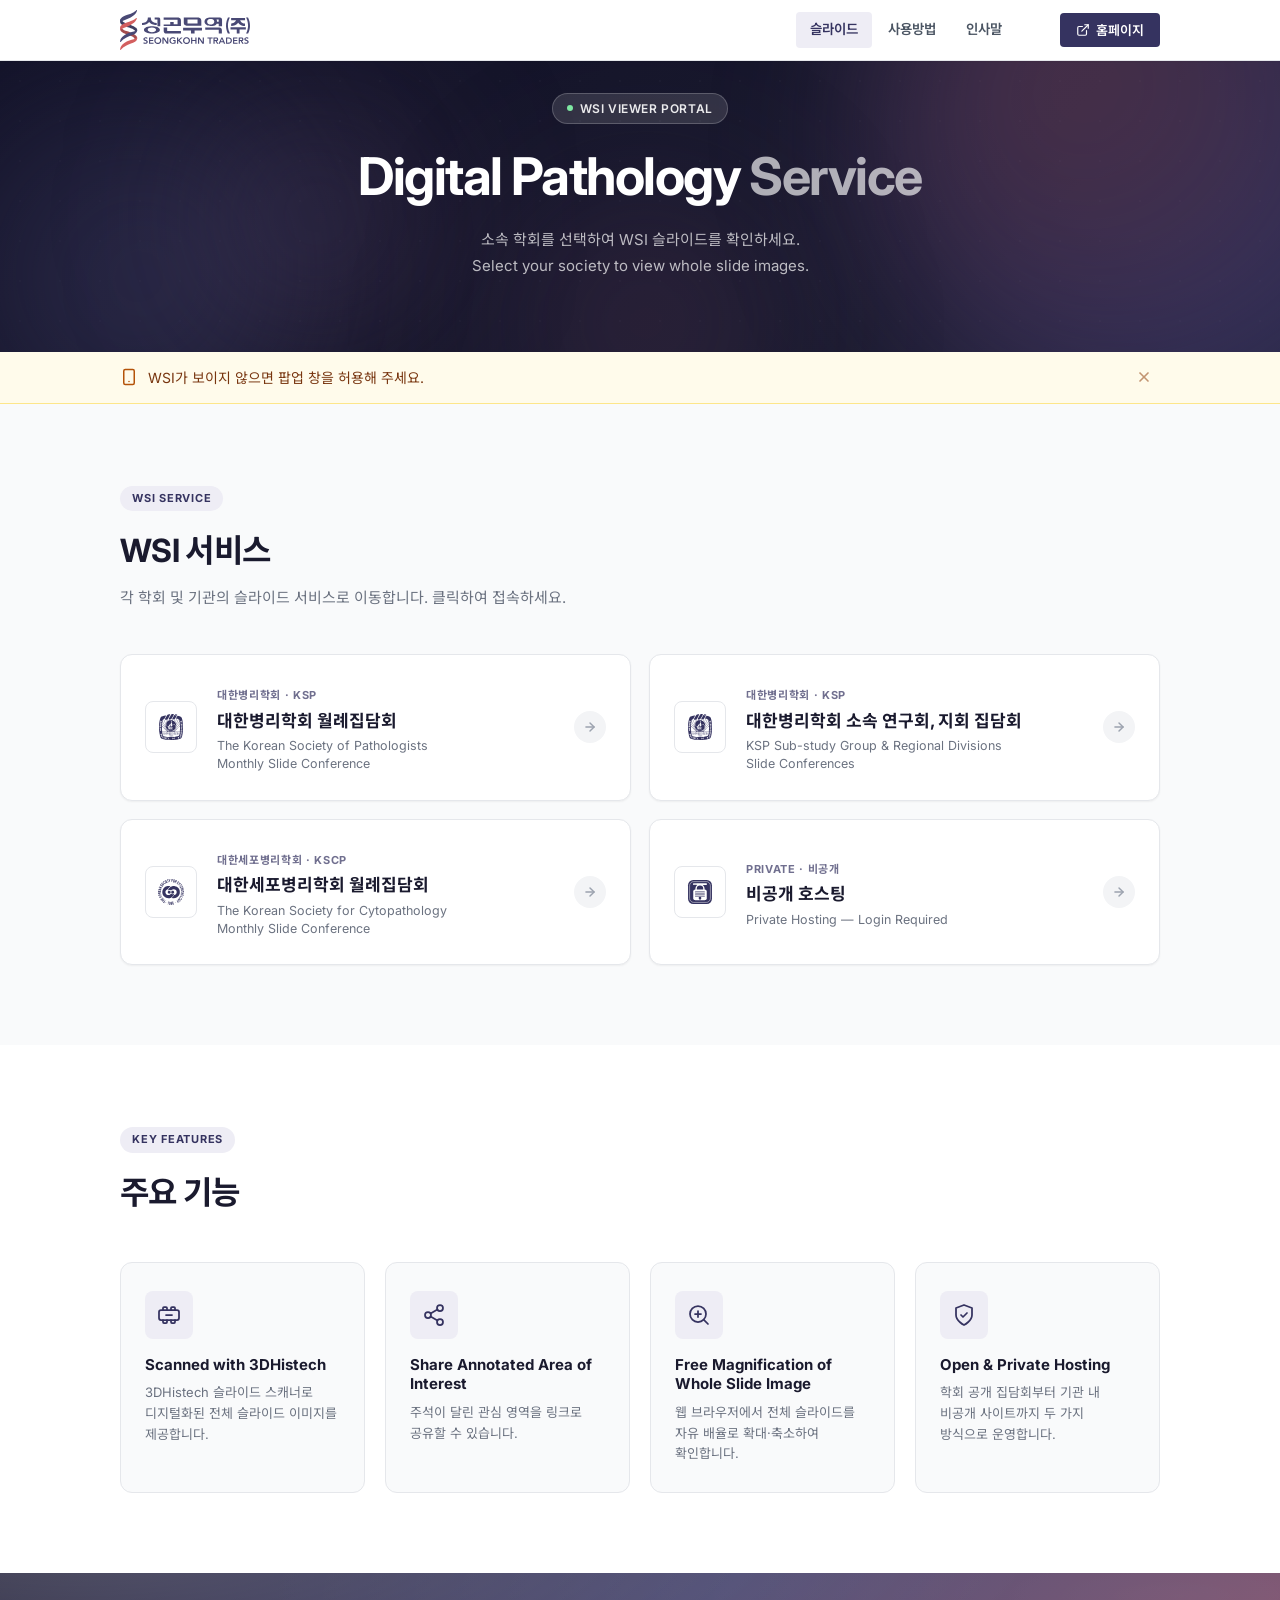
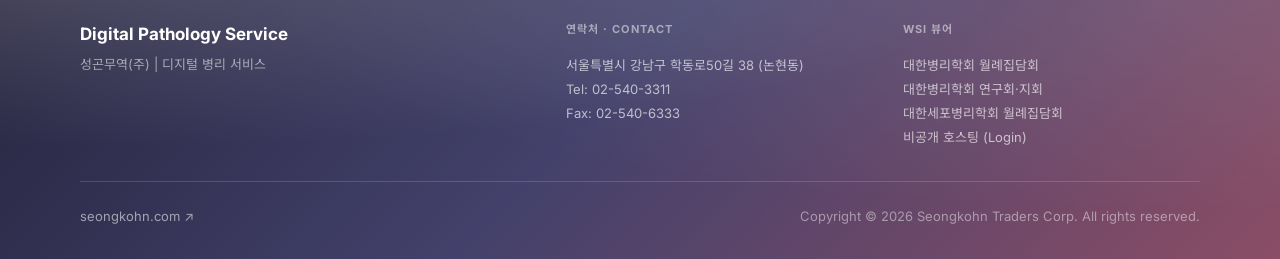
==== commit 2bcf2f33: "shorter hero section" ====
--- a/index.html
+++ b/index.html
@@ -101,13 +101,6 @@
         Select your society to view whole slide images.
       </p>
 
-      <a href="#services" class="hero-cta">
-        슬라이드 보기
-        <svg viewBox="0 0 24 24" fill="none" stroke="currentColor" stroke-width="2.5" stroke-linecap="round" stroke-linejoin="round" aria-hidden="true">
-          <line x1="5" y1="12" x2="19" y2="12"/>
-          <polyline points="12 5 19 12 12 19"/>
-        </svg>
-      </a>
     </div>
   </div>
 </section>
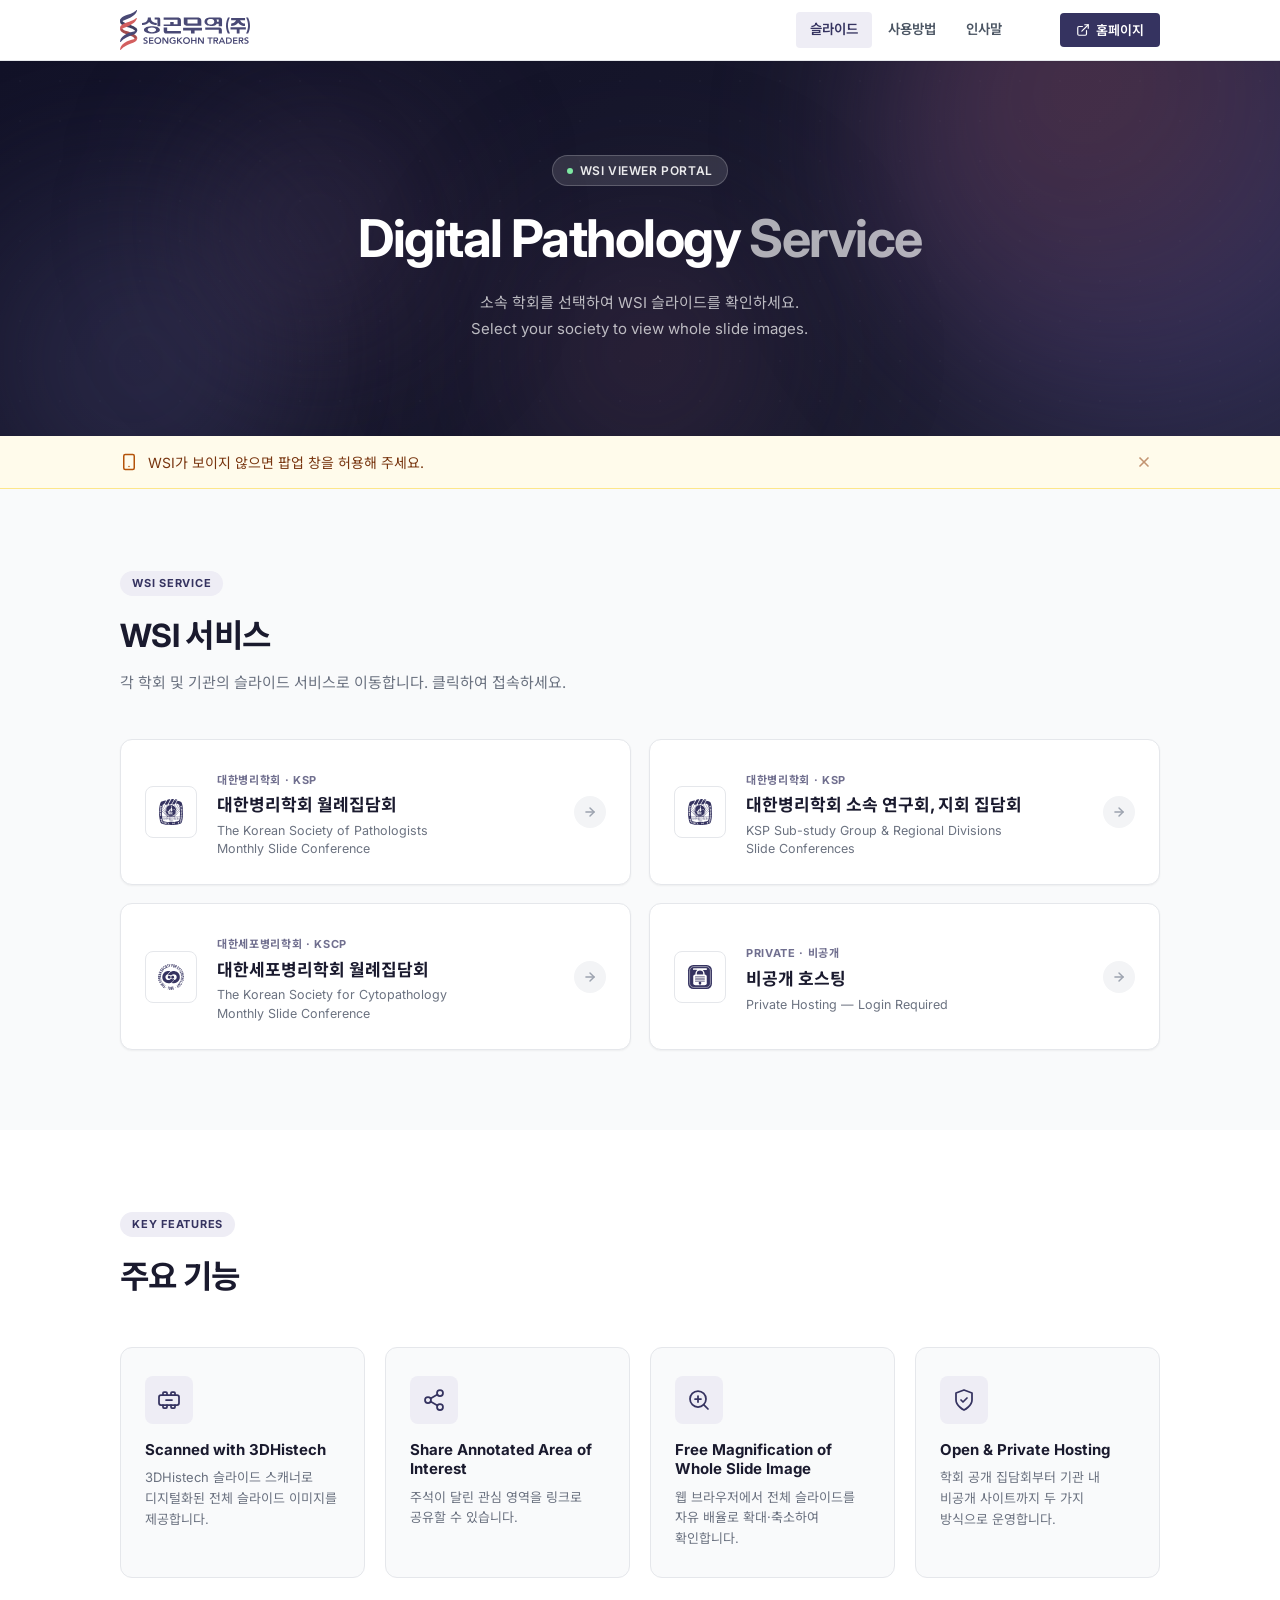
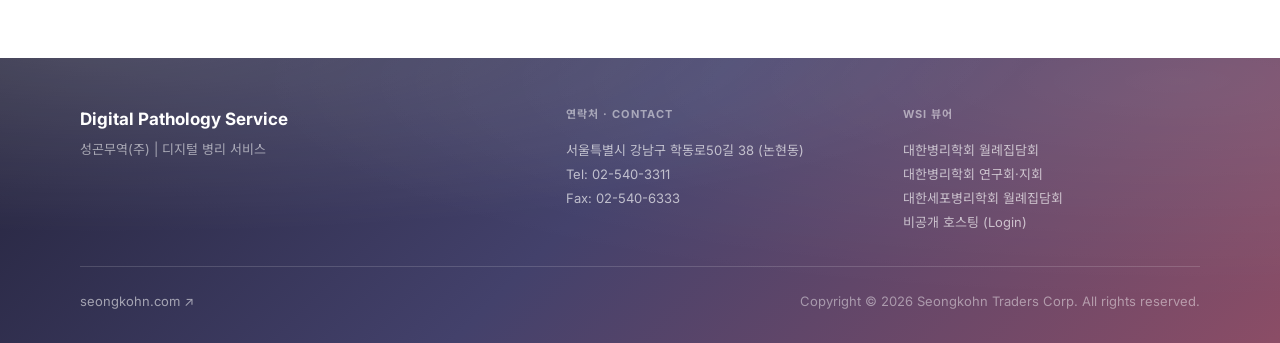
==== commit 0f8b305c: "hero padding adjustments + cache bust css" ====
--- a/index.html
+++ b/index.html
@@ -12,7 +12,7 @@
   <link rel="preconnect" href="https://fonts.gstatic.com" crossorigin />
   <link href="https://fonts.googleapis.com/css2?family=Inter:wght@400;500;600;700&family=Noto+Sans+KR:wght@400;500;600;700&display=swap" rel="stylesheet" />
 
-  <link rel="stylesheet" href="css/style.css?v=20260218a" />
+  <link rel="stylesheet" href="css/style.css?v=20260227a" />
 </head>
 <body>
 
@@ -100,7 +100,6 @@
         소속 학회를 선택하여 WSI 슬라이드를 확인하세요.<br>
         Select your society to view whole slide images.
       </p>
-
     </div>
   </div>
 </section>
--- a/css/style.css
+++ b/css/style.css
@@ -269,7 +269,9 @@
   );
   background-size: 400% 400%;
   animation: hero-bg-shift 22s ease-in-out infinite;
-  padding: 2rem 0 2.5rem;
+  padding: 5.9rem 0 5.9rem;
+  display: flex;
+  align-items: center;
 }
 
 @keyframes hero-bg-shift {
@@ -430,7 +432,7 @@
   font-size: 0.9375rem;
   line-height: 1.75;
   color: rgba(255,255,255,0.70);
-  margin-bottom: 2rem;
+  margin-bottom: 0;
 }
 
 .hero-cta {
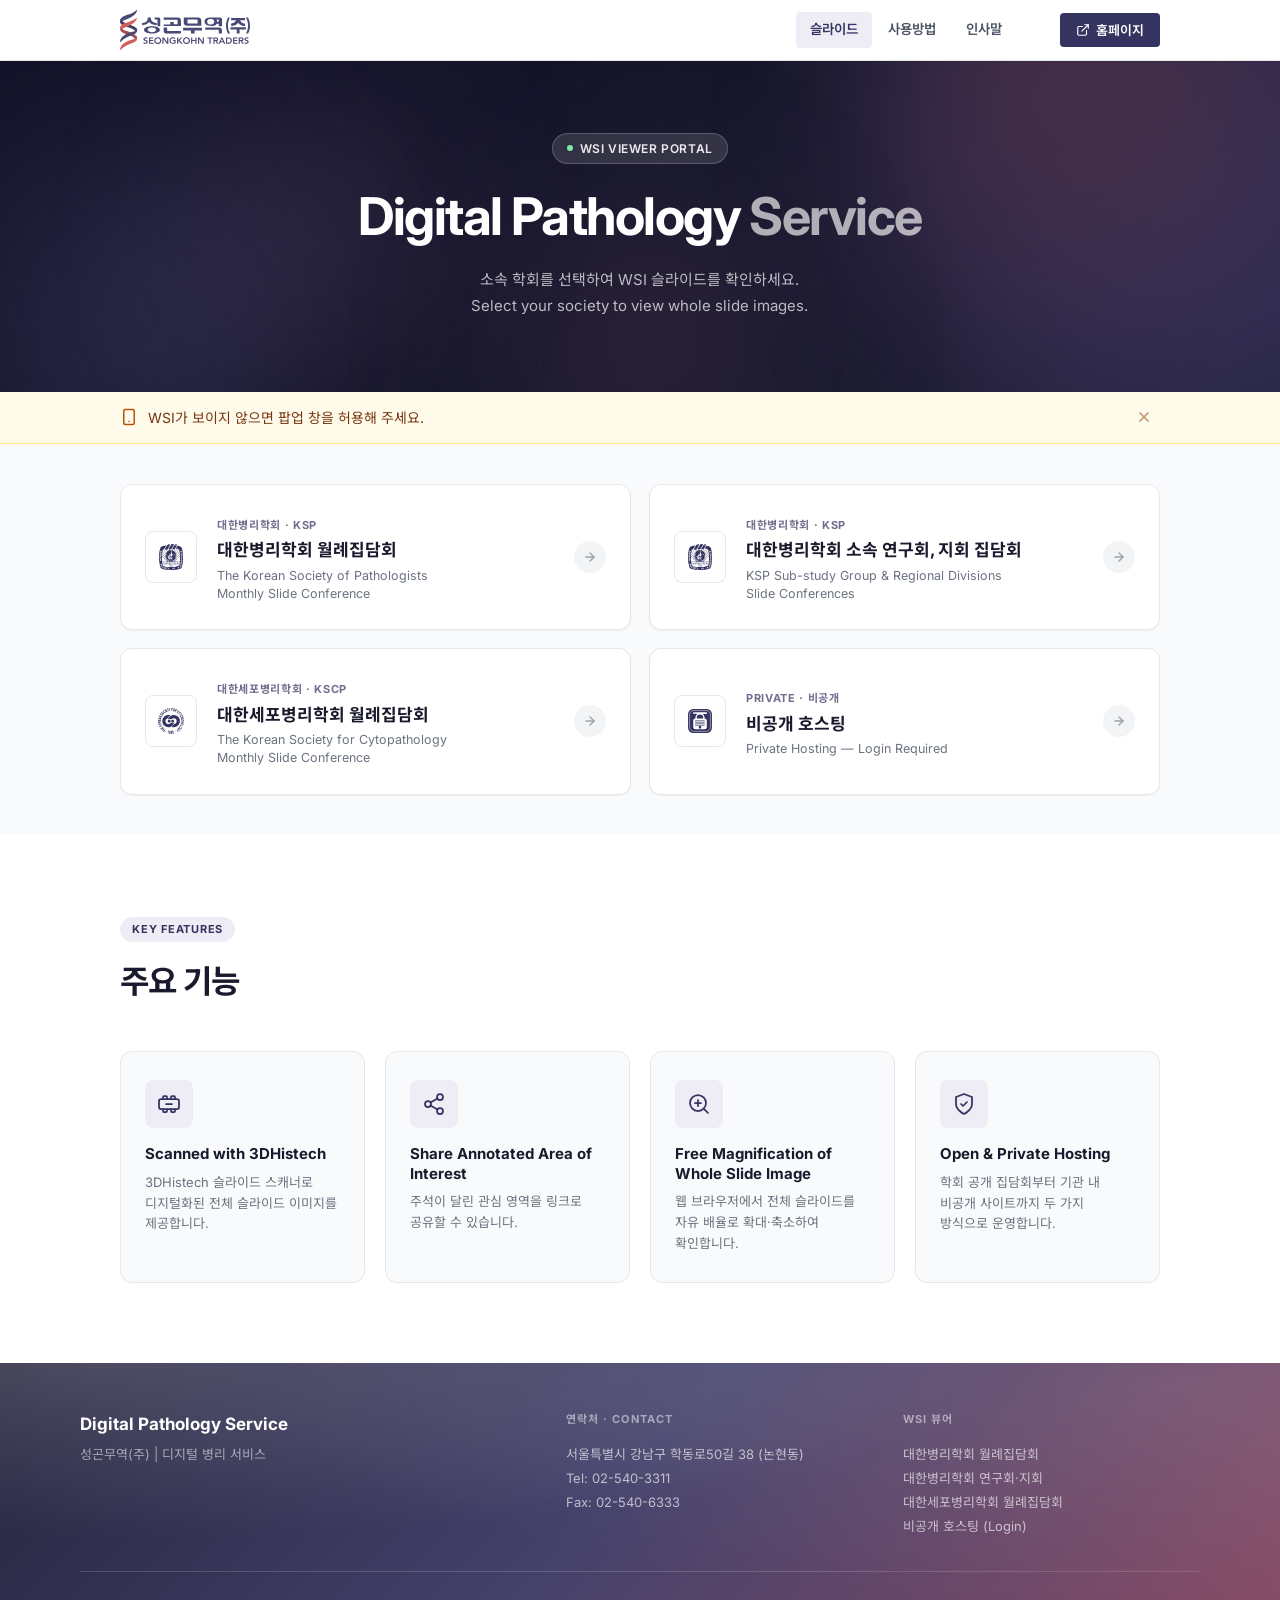
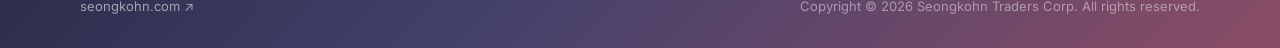
==== commit 09d09a47: "finalized" ====
--- a/index.html
+++ b/index.html
@@ -73,7 +73,7 @@
       <a href="#services">슬라이드</a>
       <a href="how-to-use.html">사용방법</a>
       <a href="greeting.html">인사말</a>
-      <a href="https://test.seongkohn.com" target="_blank" rel="noopener noreferrer" class="drawer-login">홈페이지</a>
+      <a href="https://www.seongkohn.com" target="_blank" rel="noopener noreferrer" class="drawer-login">홈페이지</a>
     </nav>
   </div>
 </div>
@@ -129,12 +129,6 @@
      ============================================= -->
 <section class="services-section" id="services">
   <div class="container">
-    <div class="services-header">
-      <span class="section-badge">WSI Service</span>
-      <h2 class="section-heading">WSI 서비스</h2>
-      <p class="section-sub">각 학회 및 기관의 슬라이드 서비스로 이동합니다. 클릭하여 접속하세요.</p>
-    </div>
-
     <div class="services-grid">
 
       <!-- Card 1: KSP Monthly -->
--- a/css/style.css
+++ b/css/style.css
@@ -269,7 +269,7 @@
   );
   background-size: 400% 400%;
   animation: hero-bg-shift 22s ease-in-out infinite;
-  padding: 5.9rem 0 5.9rem;
+  padding: 4.5rem 0 4.5rem;
   display: flex;
   align-items: center;
 }
@@ -485,7 +485,7 @@
    SERVICES SECTION
    ============================================= */
 .services-section {
-  padding: 5rem 0;
+  padding: 2.5rem 0;
   background: var(--gray-50);
 }
 
